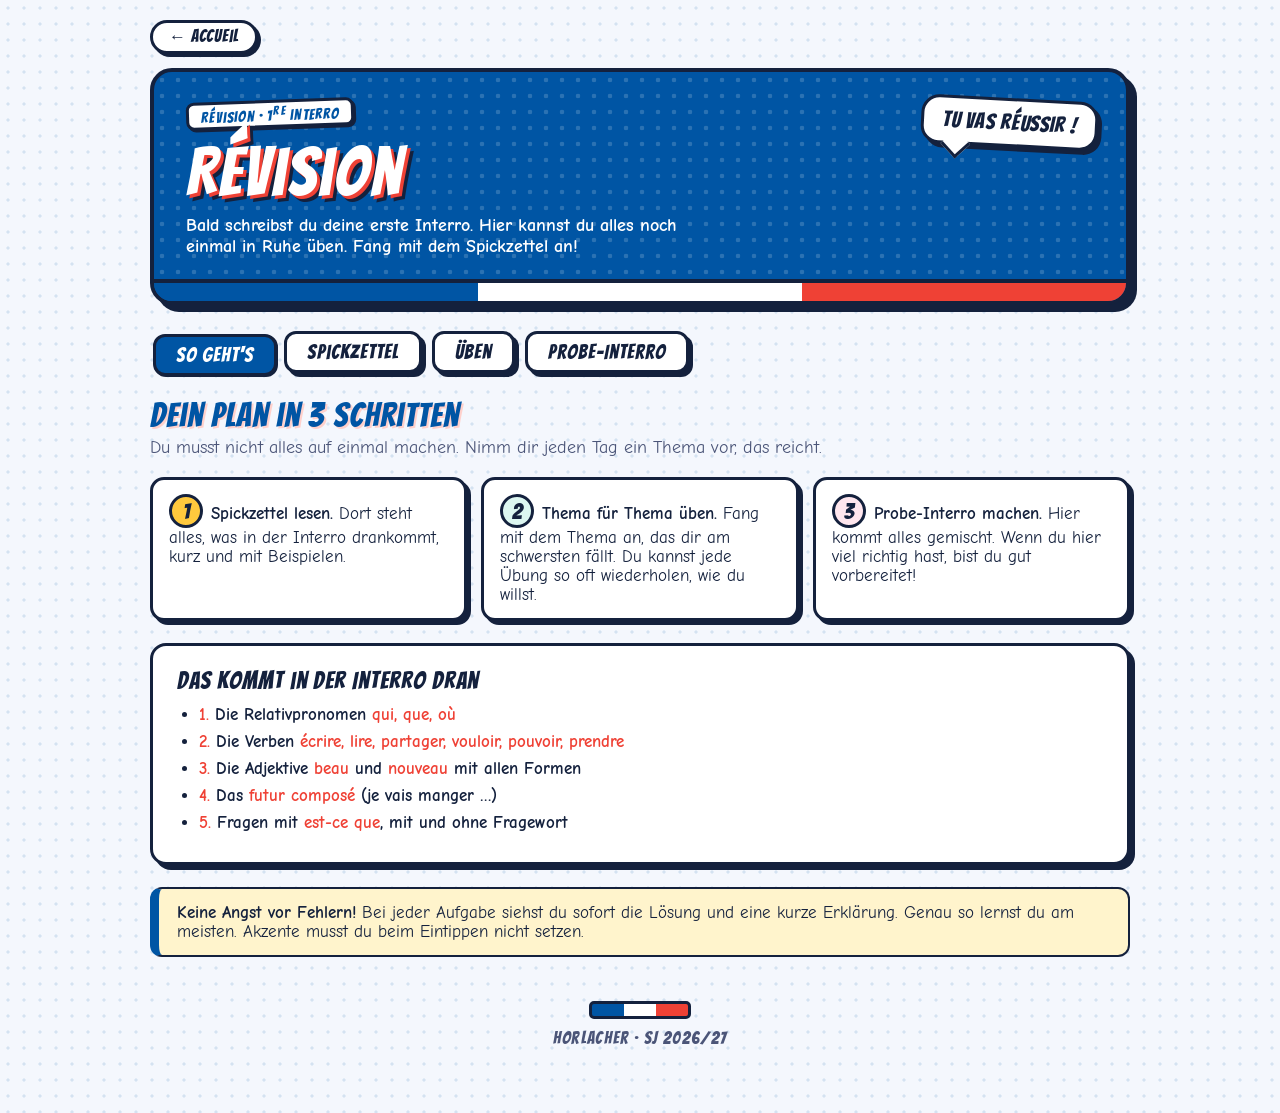
==== interro1.html @ 6f52d53b "Add files via upload" ====
<!DOCTYPE html>
<!--
  Original author: Horlacher (7a)
  Created: 2026-11-12
  This material was created for Horlacher's own French class (7a).
  Not authorized for redistribution under a different author's name.
-->
<html lang="de">
<head>
<meta charset="UTF-8">
<meta name="viewport" content="width=device-width, initial-scale=1">
<title>Révision : 1re interro — 7a</title>
<link rel="stylesheet" href="style.css">
<style>
  .plan{ display:grid; grid-template-columns:repeat(auto-fit,minmax(200px,1fr)); gap:14px; margin:0 0 22px; }
  .plan .step{ background:#fff; border:3px solid var(--ink); border-radius:14px; padding:14px 16px; box-shadow:4px 4px 0 var(--ink); }
  .plan .step b.n{ display:inline-block; font-family:'Bangers',cursive; font-weight:400; font-size:22px; width:34px; height:34px; line-height:30px; text-align:center; border:3px solid var(--ink); border-radius:50%; margin-right:8px; background:var(--gold); }
  .plan .step:nth-child(2) b.n{ background:var(--teal-bg); }
  .plan .step:nth-child(3) b.n{ background:var(--pink-bg); }
  table.mini td.fr-cell{ font-family:'IBM Plex Mono',monospace; color:var(--ink); }
  .verb-grid{ display:grid; grid-template-columns:repeat(auto-fit,minmax(250px,1fr)); gap:16px; }
  .ex{ font-family:'IBM Plex Mono',monospace; font-weight:600; font-size:15px; background:var(--blue-bg); border-radius:8px; padding:2px 6px; }
</style>
</head>
<body>
<div class="wrap">
  <a class="home-link" href="index.html">← Accueil</a>

  <div class="hero">
    <div class="bubble">Tu vas réussir !</div>
    <div class="eyebrow">Révision · 1<sup>re</sup> interro</div>
    <h1>Révision</h1>
    <p>Bald schreibst du deine erste Interro. Hier kannst du alles noch einmal in Ruhe üben. Fang mit dem Spickzettel an!</p>
  </div>

  <nav class="tabs">
    <button class="tab-btn active" data-tab="start">So geht's</button>
    <button class="tab-btn" data-tab="spick">Spickzettel</button>
    <button class="tab-btn" data-tab="uebung">Üben</button>
    <button class="tab-btn" data-tab="probe">Probe-Interro</button>
  </nav>

  <!-- ===================== START ===================== -->
  <section class="panel active" id="start">
    <h2 class="section-head">Dein Plan in 3 Schritten</h2>
    <p class="section-lead">Du musst nicht alles auf einmal machen. Nimm dir jeden Tag ein Thema vor, das reicht.</p>

    <div class="plan">
      <div class="step"><b class="n">1</b><b>Spickzettel lesen.</b> Dort steht alles, was in der Interro drankommt, kurz und mit Beispielen.</div>
      <div class="step"><b class="n">2</b><b>Thema für Thema üben.</b> Fang mit dem Thema an, das dir am schwersten fällt. Du kannst jede Übung so oft wiederholen, wie du willst.</div>
      <div class="step"><b class="n">3</b><b>Probe-Interro machen.</b> Hier kommt alles gemischt. Wenn du hier viel richtig hast, bist du gut vorbereitet!</div>
    </div>

    <div class="card">
      <h3>Das kommt in der Interro dran</h3>
      <ul class="rules-list">
        <li><b>1.</b> Die Relativpronomen <b>qui, que, où</b></li>
        <li><b>2.</b> Die Verben <b>écrire, lire, partager, vouloir, pouvoir, prendre</b></li>
        <li><b>3.</b> Die Adjektive <b>beau</b> und <b>nouveau</b> mit allen Formen</li>
        <li><b>4.</b> Das <b>futur composé</b> (je vais manger …)</li>
        <li><b>5.</b> Fragen mit <b>est-ce que</b>, mit und ohne Fragewort</li>
      </ul>
    </div>

    <div class="rule-box"><b>Keine Angst vor Fehlern!</b> Bei jeder Aufgabe siehst du sofort die Lösung und eine kurze Erklärung. Genau so lernst du am meisten. Akzente musst du beim Eintippen nicht setzen.</div>
  </section>

  <!-- ===================== SPICKZETTEL ===================== -->
  <section class="panel" id="spick">
    <h2 class="section-head">Der Spickzettel</h2>
    <p class="section-lead">Alles Wichtige auf einen Blick. Du kannst ihn auch ausdrucken.</p>
    <div class="flip-tools">
      <div class="hint">Beim Ausdrucken wird nur der Spickzettel gedruckt.</div>
      <button class="btn-big alt" id="printSpick" type="button">Spickzettel drucken</button>
    </div>

    <div class="print-area">
      <div class="card">
        <h3 class="sheet-title">1 · qui, que, où</h3>
        <table class="mini">
          <tr><th>Wort</th><th>Wann?</th><th>Beispiel</th></tr>
          <tr><td><b>qui</b></td><td>danach kommt ein <b>Verb</b></td><td class="fr-cell">la fille <b>qui</b> chante</td></tr>
          <tr><td><b>que / qu'</b></td><td>danach kommt eine <b>Person</b> (je, tu, Paul …)</td><td class="fr-cell">le livre <b>que</b> je lis</td></tr>
          <tr><td><b>où</b></td><td>es geht um einen <b>Ort</b></td><td class="fr-cell">la ville <b>où</b> j'habite</td></tr>
        </table>
        <p class="matrix-note">Achtung: que wird vor a, e, i, o, u, h zu <b>qu'</b> (le film qu'il regarde). <b>qui</b> bleibt immer qui!</p>
      </div>

      <div class="card">
        <h3 class="sheet-title">2 · Die Verben</h3>
        <div class="verb-grid">
          <table class="mini">
            <tr><th></th><th>écrire</th><th>lire</th></tr>
            <tr><td>je / j'</td><td>écris</td><td>lis</td></tr>
            <tr><td>tu</td><td>écris</td><td>lis</td></tr>
            <tr><td>il / elle / on</td><td>écrit</td><td>lit</td></tr>
            <tr><td>nous</td><td>écri<b>v</b>ons</td><td>li<b>s</b>ons</td></tr>
            <tr><td>vous</td><td>écri<b>v</b>ez</td><td>li<b>s</b>ez</td></tr>
            <tr><td>ils / elles</td><td>écri<b>v</b>ent</td><td>li<b>s</b>ent</td></tr>
          </table>
          <table class="mini">
            <tr><th></th><th>vouloir</th><th>pouvoir</th></tr>
            <tr><td>je</td><td>veux</td><td>peux</td></tr>
            <tr><td>tu</td><td>veux</td><td>peux</td></tr>
            <tr><td>il / elle / on</td><td>veut</td><td>peut</td></tr>
            <tr><td>nous</td><td>voulons</td><td>pouvons</td></tr>
            <tr><td>vous</td><td>voulez</td><td>pouvez</td></tr>
            <tr><td>ils / elles</td><td><b>veu</b>lent</td><td><b>peu</b>vent</td></tr>
          </table>
          <table class="mini">
            <tr><th></th><th>prendre</th><th>partager</th></tr>
            <tr><td>je</td><td>prends</td><td>partage</td></tr>
            <tr><td>tu</td><td>prends</td><td>partages</td></tr>
            <tr><td>il / elle / on</td><td>prend</td><td>partage</td></tr>
            <tr><td>nous</td><td>prenons</td><td>parta<b>ge</b>ons</td></tr>
            <tr><td>vous</td><td>prenez</td><td>partagez</td></tr>
            <tr><td>ils / elles</td><td>pre<b>nn</b>ent</td><td>partagent</td></tr>
          </table>
        </div>
        <p class="matrix-note">Nach vouloir und pouvoir kommt der Infinitiv: Je <b>veux</b> jouer. Tu <b>peux</b> venir ?</p>
      </div>

      <div class="sheet-grid" style="margin-bottom:22px;">
        <div class="card">
          <h3 class="sheet-title">3 · beau und nouveau</h3>
          <table class="mini">
            <tr><th></th><th>beau</th><th>nouveau</th></tr>
            <tr><td>männlich</td><td>un beau vélo</td><td>un nouveau vélo</td></tr>
            <tr><td>männl. + Vokal</td><td>un <b>bel</b> ami</td><td>un <b>nouvel</b> ami</td></tr>
            <tr><td>weiblich</td><td>une belle robe</td><td>une nouvelle robe</td></tr>
            <tr><td>männl. Plural</td><td>de beau<b>x</b> vélos</td><td>de nouveau<b>x</b> vélos</td></tr>
            <tr><td>weibl. Plural</td><td>de belles robes</td><td>de nouvelles robes</td></tr>
          </table>
          <p class="matrix-note">beau und nouveau stehen <b>vor</b> dem Nomen.</p>
        </div>
        <div class="card">
          <h3 class="sheet-title">4 · Das futur composé</h3>
          <p><b>aller</b> + <b>Infinitiv</b> = „ich werde …“</p>
          <table class="mini">
            <tr><th></th><th>aller</th><th>+ Infinitiv</th></tr>
            <tr><td>je</td><td>vais</td><td>manger</td></tr>
            <tr><td>tu</td><td>vas</td><td>jouer</td></tr>
            <tr><td>il / elle / on</td><td>va</td><td>lire</td></tr>
            <tr><td>nous</td><td>allons</td><td>partir</td></tr>
            <tr><td>vous</td><td>allez</td><td>écrire</td></tr>
            <tr><td>ils / elles</td><td>vont</td><td>venir</td></tr>
          </table>
          <p class="matrix-note">Verneinung: ne … pas um <b>aller</b>: Je <b>ne</b> vais <b>pas</b> venir.</p>
        </div>
      </div>

      <div class="card">
        <h3 class="sheet-title">5 · Fragen mit est-ce que</h3>
        <table class="mini">
          <tr><th>Frage</th><th>Deutsch</th><th>Beispiel</th></tr>
          <tr><td><b>Est-ce que</b> …</td><td>Ja/Nein-Frage</td><td class="fr-cell">Est-ce que tu aimes le foot ?</td></tr>
          <tr><td><b>Qu'est-ce que</b> …</td><td>Was?</td><td class="fr-cell">Qu'est-ce que tu fais ?</td></tr>
          <tr><td><b>Où est-ce que</b> …</td><td>Wo? Wohin?</td><td class="fr-cell">Où est-ce que tu habites ?</td></tr>
          <tr><td><b>Quand est-ce que</b> …</td><td>Wann?</td><td class="fr-cell">Quand est-ce qu'il arrive ?</td></tr>
          <tr><td><b>Pourquoi est-ce que</b> …</td><td>Warum?</td><td class="fr-cell">Pourquoi est-ce que tu ris ?</td></tr>
          <tr><td><b>Comment est-ce que</b> …</td><td>Wie?</td><td class="fr-cell">Comment est-ce que tu vas à l'école ?</td></tr>
          <tr><td><b>À quelle heure est-ce que</b> …</td><td>Um wie viel Uhr?</td><td class="fr-cell">À quelle heure est-ce que le film commence ?</td></tr>
        </table>
        <p class="matrix-note">Vor il, elle, on wird est-ce que zu <b>est-ce qu'</b>. Danach geht der Satz ganz normal weiter: Subjekt + Verb.</p>
      </div>
    </div>
  </section>

  <!-- ===================== ÜBEN ===================== -->
  <section class="panel" id="uebung">
    <h2 class="section-head">Thema für Thema üben</h2>
    <p class="section-lead">Such dir ein Thema aus. Fang am besten mit dem an, bei dem du dich noch unsicher fühlst.</p>

    <div class="subnav-group">
      <div class="subnav">
        <button class="subnav-btn active c-a" data-target="u-rel" type="button">qui · que · où</button>
        <button class="subnav-btn c-b" data-target="u-vtab" type="button">Verben: Tabelle</button>
        <button class="subnav-btn c-c" data-target="u-vsatz" type="button">Verben im Satz</button>
        <button class="subnav-btn c-reg" data-target="u-adj" type="button">beau · nouveau</button>
        <button class="subnav-btn c-irr" data-target="u-fut" type="button">futur composé</button>
        <button class="subnav-btn c-a" data-target="u-q" type="button">est-ce que</button>
      </div>

      <div class="subpanel active" id="u-rel">
        <div class="rule-box" style="margin-top:0;"><b>Frag dich:</b> Was kommt danach? Ein Verb → <i>qui</i>. Eine Person (je, tu, il …) → <i>que</i>. Ein Ort → <i>où</i>.</div>
        <div class="quiz" data-set="rel"></div>
      </div>
      <div class="subpanel" id="u-vtab">
        <div class="rule-box" style="margin-top:0;"><b>Das übst du:</b> Alle sechs Formen eines Verbs. Tipp: Sprich die Formen beim Eintippen leise mit.</div>
        <div class="quiz" data-set="vtab"></div>
      </div>
      <div class="subpanel" id="u-vsatz">
        <div class="rule-box" style="margin-top:0;"><b>Das übst du:</b> Die richtige Verbform im Satz. Schau zuerst: Wer macht etwas?</div>
        <div class="quiz" data-set="vsatz"></div>
      </div>
      <div class="subpanel" id="u-adj">
        <div class="rule-box" style="margin-top:0;"><b>Frag dich:</b> Ist das Nomen männlich oder weiblich? Einzahl oder Mehrzahl? Fängt es mit einem Vokal an?</div>
        <div class="quiz" data-set="adj"></div>
      </div>
      <div class="subpanel" id="u-fut">
        <div class="rule-box" style="margin-top:0;"><b>Das übst du:</b> aller (vais, vas, va, allons, allez, vont) + Infinitiv.</div>
        <div class="quiz" data-set="fut"></div>
      </div>
      <div class="subpanel" id="u-q">
        <div class="rule-box" style="margin-top:0;"><b>Tipp:</b> Lies zuerst die Antwort. Sie verrät dir, welches Fragewort du brauchst.</div>
        <div class="quiz" data-set="q"></div>
      </div>
    </div>
  </section>

  <!-- ===================== PROBE ===================== -->
  <section class="panel" id="probe">
    <h2 class="section-head">Die Probe-Interro</h2>
    <p class="section-lead">Jetzt kommt alles gemischt, so wie in der echten Interro. Schau nicht in den Spickzettel. Am Ende siehst du deine Punkte.</p>
    <div class="quiz" data-set="probe"></div>
    <div class="rule-box"><b>Noch nicht so gut gelaufen?</b> Kein Problem! Schau dir die Themen mit Fehlern noch einmal im Spickzettel an und übe sie unter „Üben“. Dann versuch es nochmal mit „Neu starten“.</div>
  </section>

  <footer class="foot">Horlacher · SJ 2026/27</footer>
</div>

<script src="engine.js"></script>
<script>
document.getElementById('printSpick').addEventListener('click', ()=>{
  document.body.classList.add('printing-spick');
  const done = ()=>{ document.body.classList.remove('printing-spick'); window.removeEventListener('afterprint', done); };
  window.addEventListener('afterprint', done);
  window.print();
});

const SETS = {
  rel: [
    { t:'mc', q:"C'est la fille ______ habite à côté.", o:["qui","que","où"], c:0, e:"Danach kommt das Verb habite: qui." },
    { t:'mc', q:"Voilà le livre ______ je lis.", o:["qui","que","où"], c:1, e:"Danach kommt die Person je: que." },
    { t:'mc', q:"C'est la ville ______ j'habite.", o:["qui","que","où"], c:2, e:"Es geht um einen Ort: où." },
    { t:'mc', q:"Le garçon ______ joue au foot s'appelle Léo.", o:["qui","que","où"], c:0, e:"Danach kommt das Verb joue: qui." },
    { t:'mc', q:"C'est la BD ______ il préfère.", o:["que","qu'","qui"], c:1, e:"Danach kommt il, also ein Vokal: qu'." },
    { t:'mc', q:"Voilà le collège ______ mon frère travaille.", o:["qui","que","où"], c:2, e:"Das collège ist ein Ort: où." },
    { t:'fill', q:"J'ai une copine ______ aime la musique.", a:["qui"], e:"Danach kommt das Verb aime: qui." },
    { t:'fill', q:"C'est le film ______ tu regardes ?", a:["que"], e:"Danach kommt die Person tu: que." },
    { t:'fill', q:"Paris est la ville ______ nous allons cet été.", a:["où","ou"], e:"Paris ist ein Ort: où." },
    { t:'fill', q:"Le chien ______ elle a s'appelle Max.", a:["qu'","qu"], e:"Danach kommt elle, also ein Vokal: qu'." },
    { t:'fill', q:"Le prof ______ est sympa, c'est M. Martin.", a:["qui"], e:"Danach kommt das Verb est: qui." },
    { t:'puz', de:"Das ist das Buch, das ich lese.", w:["C'est","le","livre","que","je","lis"] }
  ],
  vtab: [
    { t:'gap', q:"<b>écrire:</b> j'___ · tu ___ · il ___ · nous ___ · vous ___ · ils ___", g:[["écris"],["écris"],["écrit"],["écrivons"],["écrivez"],["écrivent"]], e:"Im Plural kommt ein v dazu: écrivons, écrivez, écrivent." },
    { t:'gap', q:"<b>lire:</b> je ___ · tu ___ · elle ___ · nous ___ · vous ___ · elles ___", g:[["lis"],["lis"],["lit"],["lisons"],["lisez"],["lisent"]], e:"Im Plural kommt ein s dazu: lisons, lisez, lisent." },
    { t:'gap', q:"<b>vouloir:</b> je ___ · tu ___ · il ___ · nous ___ · vous ___ · ils ___", g:[["veux"],["veux"],["veut"],["voulons"],["voulez"],["veulent"]], e:"Achtung bei ils: veulent." },
    { t:'gap', q:"<b>pouvoir:</b> je ___ · tu ___ · on ___ · nous ___ · vous ___ · ils ___", g:[["peux"],["peux"],["peut"],["pouvons"],["pouvez"],["peuvent"]], e:"Achtung bei ils: peuvent." },
    { t:'gap', q:"<b>prendre:</b> je ___ · tu ___ · il ___ · nous ___ · vous ___ · ils ___", g:[["prends"],["prends"],["prend"],["prenons"],["prenez"],["prennent"]], e:"Achtung bei ils: prennent mit zwei n." },
    { t:'gap', q:"<b>partager:</b> je ___ · tu ___ · elle ___ · nous ___ · vous ___ · elles ___", g:[["partage"],["partages"],["partage"],["partageons"],["partagez"],["partagent"]], e:"Bei nous bleibt das e: partageons." }
  ],
  vsatz: [
    { t:'mc', q:"Nous ______ une lettre à Paul. (écrire)", o:["écrivons","écrisons","écrivez"], c:0, e:"nous écrivons, mit v." },
    { t:'mc', q:"Ils ______ une BD. (lire)", o:["lisent","lient","lit"], c:0, e:"ils lisent, mit s." },
    { t:'mc', q:"Tu ______ venir avec moi ? (vouloir)", o:["veux","veut","voulez"], c:0, e:"tu veux, mit x." },
    { t:'mc', q:"Elles ne ______ pas venir. (pouvoir)", o:["peuvent","pouvent","peut"], c:0, e:"elles peuvent." },
    { t:'mc', q:"Vous ______ le bus ? (prendre)", o:["prenez","prendez","prennez"], c:0, e:"vous prenez, ohne d und mit einem n." },
    { t:'mc', q:"Nous ______ une pizza. (partager)", o:["partageons","partagons","partagez"], c:0, e:"nous partageons: das e bleibt." },
    { t:'fill', q:"Elle ______ un SMS à sa copine. (écrire)", a:["écrit","ecrit"], e:"il/elle écrit, mit t." },
    { t:'fill', q:"Je ______ un jus d'orange. (prendre)", a:["prends"], e:"je prends, mit s." },
    { t:'fill', q:"Ils ______ jouer au foot. (vouloir)", a:["veulent"], e:"ils veulent." },
    { t:'fill', q:"On ______ aller au cinéma. (pouvoir)", a:["peut"], e:"on peut, wie il und elle." },
    { t:'fill', q:"Vous ______ beaucoup de livres ! (lire)", a:["lisez"], e:"vous lisez." },
    { t:'fill', q:"Mes parents ______ un taxi. (prendre)", a:["prennent"], e:"Mes parents = ils, also prennent." }
  ],
  adj: [
    { t:'mc', q:"C'est un ______ vélo.", o:["beau","bel","belle"], c:0, e:"vélo ist männlich und fängt mit v an: beau." },
    { t:'mc', q:"C'est un ______ ami.", o:["beau","bel","belle"], c:1, e:"ami ist männlich und fängt mit Vokal an: bel." },
    { t:'mc', q:"Elle a une ______ maison.", o:["beau","bel","belle"], c:2, e:"maison ist weiblich: belle." },
    { t:'mc', q:"J'ai un ______ ordinateur.", o:["nouveau","nouvel","nouvelle"], c:1, e:"ordinateur ist männlich und fängt mit Vokal an: nouvel." },
    { t:'mc', q:"Regarde les ______ vélos !", o:["nouveaux","nouveau","nouvelles"], c:0, e:"männlich Plural: nouveaux mit x." },
    { t:'mc', q:"Ce sont de ______ photos.", o:["beaux","belles","bels"], c:1, e:"photo ist weiblich, Plural: belles." },
    { t:'fill', q:"C'est une ______ copine. (nouveau)", a:["nouvelle"], e:"copine ist weiblich: nouvelle." },
    { t:'fill', q:"Il y a un ______ élève dans la classe. (nouveau)", a:["nouvel"], e:"élève (Junge) fängt mit Vokal an: nouvel." },
    { t:'fill', q:"Il a de ______ yeux. (beau)", a:["beaux"], e:"yeux ist männlich Plural: beaux." },
    { t:'fill', q:"Voilà mon ______ T-shirt. (nouveau)", a:["nouveau"], e:"T-shirt ist männlich und fängt mit T an: nouveau." },
    { t:'fill', q:"Paris est une ______ ville. (beau)", a:["belle"], e:"ville ist weiblich: belle." },
    { t:'fill', q:"Nous avons de ______ chaussures. (nouveau)", a:["nouvelles"], e:"chaussure ist weiblich, Plural: nouvelles." }
  ],
  fut: [
    { t:'mc', q:"Demain, je ______ au cinéma.", o:["vais aller","va aller","vais allé"], c:0, e:"je vais + Infinitiv aller." },
    { t:'mc', q:"Ce soir, nous ______ un film.", o:["allons regarder","allons regardons","allez regarder"], c:0, e:"nous allons + Infinitiv regarder." },
    { t:'mc', q:"Ils ______ leurs devoirs.", o:["vont faire","va faire","vont font"], c:0, e:"ils vont + Infinitiv faire." },
    { t:'mc', q:"Wie heißt die Verneinung? „Je vais partir.“", o:["Je ne vais pas partir.","Je vais ne pas partir.","Je ne vais partir pas."], c:0, e:"ne … pas steht um vais." },
    { t:'fill', q:"Tu ______ manger chez Paul ? (aller)", a:["vas"], e:"tu vas." },
    { t:'fill', q:"Elle ______ écrire une lettre. (aller)", a:["va"], e:"elle va." },
    { t:'fill', q:"Vous ______ prendre le train ? (aller)", a:["allez"], e:"vous allez." },
    { t:'gap', q:"Samedi, mes copains ___ ___ au foot. (jouer)", g:[["vont"],["jouer"]], e:"mes copains = ils: vont jouer." },
    { t:'gap', q:"Demain, nous ___ ___ nos grands-parents. (voir)", g:[["allons"],["voir"]], e:"nous allons voir." },
    { t:'puz', de:"Ich werde morgen ein Buch lesen.", w:["Je","vais","lire","un","livre","demain"] },
    { t:'puz', de:"Wir werden nicht ins Schwimmbad gehen.", w:["Nous","n'allons","pas","aller","à","la","piscine"] }
  ],
  q: [
    { t:'mc', q:"______ tu habites ? – À Dresde.", o:["Où est-ce que","Qu'est-ce que","Est-ce que"], c:0, e:"Die Antwort ist ein Ort: Où est-ce que." },
    { t:'mc', q:"______ tu fais ce soir ? – Je lis.", o:["Qu'est-ce que","Où est-ce que","Est-ce que"], c:0, e:"Die Antwort sagt, was man macht: Qu'est-ce que." },
    { t:'mc', q:"______ tu aimes le foot ? – Oui, beaucoup !", o:["Est-ce que","Qu'est-ce que","Où est-ce que"], c:0, e:"Antwort Oui/Non: Est-ce que." },
    { t:'mc', q:"______ elle arrive ? – Demain matin.", o:["Quand est-ce qu'","Où est-ce qu'","Qu'est-ce qu'"], c:0, e:"Die Antwort ist eine Zeit: Quand est-ce qu'." },
    { t:'mc', q:"______ tu es triste ? – Parce que mon chat est malade.", o:["Pourquoi est-ce que","Comment est-ce que","Quand est-ce que"], c:0, e:"Die Antwort beginnt mit parce que: Pourquoi est-ce que." },
    { t:'mc', q:"______ tu vas à l'école ? – À vélo.", o:["Comment est-ce que","Pourquoi est-ce que","Où est-ce que"], c:0, e:"Wie? Comment est-ce que." },
    { t:'mc', q:"______ il a un chien ? – Non, un chat.", o:["Est-ce qu'","Est-ce que","Qu'est-ce qu'"], c:0, e:"Ja/Nein-Frage, vor il: Est-ce qu'." },
    { t:'fill', q:"______ est-ce que le cours commence ? – À huit heures.", a:["À quelle heure","a quelle heure"], e:"Um wie viel Uhr? À quelle heure." },
    { t:'fill', q:"______ tu veux manger ? – Une pizza ! (Was?)", a:["Qu'est-ce que","qu est-ce que","qu'est ce que"], e:"Was? Qu'est-ce que." },
    { t:'fill', q:"______ vous allez en vacances ? – En France. (Wohin?)", a:["Où est-ce que","ou est-ce que","où est ce que"], e:"Wohin? Où est-ce que." },
    { t:'puz', de:"Wo wohnst du?", w:["Où","est-ce","que","tu","habites","?"] },
    { t:'puz', de:"Was liest du?", w:["Qu'est-ce","que","tu","lis","?"] }
  ],
  probe: [
    { t:'mc', q:"Voilà le garçon ______ je préfère.", o:["que","qui","où"], c:0, e:"Danach kommt je: que." },
    { t:'mc', q:"C'est le parc ______ nous jouons.", o:["où","qui","que"], c:0, e:"Ort: où." },
    { t:'fill', q:"J'ai une sœur ______ chante bien.", a:["qui"], e:"Danach kommt ein Verb: qui." },
    { t:'fill', q:"Nous ______ des romans. (lire)", a:["lisons"], e:"nous lisons." },
    { t:'fill', q:"Ils ______ le métro. (prendre)", a:["prennent"], e:"ils prennent." },
    { t:'fill', q:"Tu ______ m'aider ? (pouvoir)", a:["peux"], e:"tu peux." },
    { t:'fill', q:"Vous ______ un e-mail. (écrire)", a:["écrivez","ecrivez"], e:"vous écrivez." },
    { t:'mc', q:"Nous ______ nos BD. (partager)", o:["partageons","partagons","partagent"], c:0, e:"nous partageons." },
    { t:'mc', q:"C'est un ______ hôtel.", o:["bel","beau","belle"], c:0, e:"männlich + h am Anfang: bel." },
    { t:'fill', q:"J'ai une ______ trousse. (nouveau)", a:["nouvelle"], e:"weiblich: nouvelle." },
    { t:'fill', q:"Ce sont de ______ livres. (beau)", a:["beaux"], e:"männlich Plural: beaux." },
    { t:'gap', q:"Demain, je ___ ___ mes devoirs. (faire)", g:[["vais"],["faire"]], e:"je vais faire." },
    { t:'mc', q:"Verneine: „Elle va venir.“", o:["Elle ne va pas venir.","Elle va ne pas venir.","Elle ne va venir pas."], c:0, e:"ne … pas um va." },
    { t:'mc', q:"______ tu rentres ? – À six heures.", o:["À quelle heure est-ce que","Où est-ce que","Qu'est-ce que"], c:0, e:"Uhrzeit: À quelle heure est-ce que." },
    { t:'puz', de:"Was willst du machen?", w:["Qu'est-ce","que","tu","veux","faire","?"] }
  ]
};
document.querySelectorAll('.quiz').forEach(el=>mountQuiz(el, SETS[el.dataset.set], {manual:true}));
</script>
</body>
</html>
---- style.css ----
/* Original author: Horlacher (7a) — gemeinsames Design für alle Seiten (Français 7a).
   Not authorized for redistribution under a different author's name. */
@import url('https://fonts.googleapis.com/css2?family=Bangers&family=Comic+Neue:wght@400;700&family=IBM+Plex+Mono:wght@500;600;700&display=swap');

:root{
  --bleu:#0055A4; --rouge:#EF4135; --blanc:#FFFFFF;
  --purple:#7C5CFC;  --purple-bg:#EEE9FF;
  --orange:#FF8A3D;  --orange-bg:#FFEBD9;
  --pink:#FF5C8A;    --pink-bg:#FFE6EE;
  --blue:#0055A4;    --blue-bg:#E1EEFF;
  --teal:#14A38B;    --teal-bg:#DDF7F1;
  --gold:#FFC93D;    --gold-bg:#FFF4CC;
  --red:#EF4135;     --red-bg:#FFE4E1;
  --ink:#14213D;
  --ink-soft:#4B5578;
  --bg:#F4F7FD;
  --card:#FFFFFF;
  --line:#D5DCEF;
}

*{box-sizing:border-box;}
html,body{margin:0;padding:0;}
body{
  background-color:var(--bg);
  background-image:radial-gradient(rgba(0,85,164,0.13) 1.4px, transparent 1.8px);
  background-size:16px 16px;
  font-family:'Comic Neue','Comic Sans MS','Chalkboard SE',sans-serif;
  font-size:17px;
  color:var(--ink);
  min-height:100vh;
  padding:20px 14px 60px;
}
.wrap{ max-width:980px; margin:0 auto; }
u{ text-decoration-color:var(--rouge); text-decoration-thickness:3px; text-underline-offset:3px; }

.home-link{
  display:inline-block;
  font-family:'Bangers',cursive;
  letter-spacing:.05em;
  font-size:17px;
  color:var(--ink);
  background:#fff;
  border:3px solid var(--ink);
  border-radius:999px;
  padding:4px 16px;
  text-decoration:none;
  box-shadow:3px 3px 0 var(--ink);
  margin-bottom:14px;
  transition:all .12s ease;
}
.home-link:hover{ transform:translate(-1px,-1px); box-shadow:5px 5px 0 var(--ink); background:var(--gold-bg); }

/* ===== HERO ===== */
.hero{
  background:var(--bleu);
  border:4px solid var(--ink);
  border-radius:22px;
  padding:28px 32px 44px;
  color:#fff;
  position:relative;
  overflow:hidden;
  box-shadow:7px 7px 0 var(--ink);
}
.hero::before{
  content:""; position:absolute; inset:0;
  background-image:radial-gradient(rgba(255,255,255,0.17) 2px, transparent 2.6px);
  background-size:16px 16px;
  pointer-events:none;
}
.hero::after{
  content:""; position:absolute; left:0; right:0; bottom:0; height:18px;
  border-top:4px solid var(--ink);
  background:linear-gradient(90deg,var(--bleu) 0 33.33%,#fff 33.33% 66.66%,var(--rouge) 66.66% 100%);
}
.hero > *{ position:relative; z-index:1; }
.hero .eyebrow{
  display:inline-block;
  font-family:'Bangers',cursive;
  font-size:15px;
  letter-spacing:.08em;
  background:#fff;
  color:var(--bleu);
  border:3px solid var(--ink);
  border-radius:8px;
  padding:1px 12px;
  transform:rotate(-2deg);
  box-shadow:2px 2px 0 var(--ink);
}
.hero h1{
  font-family:'Bangers',cursive;
  font-weight:400;
  font-size:clamp(40px,8vw,68px);
  letter-spacing:.03em;
  line-height:1.02;
  margin:10px 0 8px;
  color:#fff;
  text-shadow:3px 3px 0 var(--rouge), 6px 6px 0 var(--ink);
}
.hero p{ margin:0; font-size:18px; font-weight:700; max-width:520px; }
.bubble{
  position:absolute !important;
  right:28px; top:26px;
  background:#fff;
  color:var(--ink);
  border:3px solid var(--ink);
  border-radius:18px;
  padding:10px 18px;
  font-family:'Bangers',cursive;
  font-size:22px;
  letter-spacing:.04em;
  transform:rotate(3deg);
  box-shadow:4px 4px 0 var(--ink);
  z-index:2;
}
.bubble::after{
  content:""; position:absolute; left:22px; bottom:-13px;
  width:18px; height:18px; background:#fff;
  border-right:3px solid var(--ink); border-bottom:3px solid var(--ink);
  transform:rotate(45deg);
}
@media(max-width:760px){ .bubble{ display:none; } .hero{ padding:24px 22px 40px; } }

/* ===== TABS ===== */
nav.tabs{ display:flex; gap:10px; margin:26px 0 24px; flex-wrap:wrap; }
nav.tabs button{
  font-family:'Bangers',cursive;
  font-size:20px;
  letter-spacing:.05em;
  background:#fff;
  border:3px solid var(--ink);
  border-radius:12px;
  padding:7px 20px;
  cursor:pointer;
  color:var(--ink);
  box-shadow:4px 4px 0 var(--ink);
  transition:all .12s ease;
}
nav.tabs button:hover{ transform:translate(-1px,-1px); box-shadow:6px 6px 0 var(--ink); background:var(--gold-bg); }
nav.tabs button.active{ background:var(--bleu); color:#fff; transform:translate(3px,3px); box-shadow:1px 1px 0 var(--ink); }
nav.tabs button:focus-visible{ outline:4px solid var(--gold); outline-offset:2px; }

.panel{ display:none; animation:pop .25s ease; }
.panel.active{ display:block; }
@keyframes pop{ from{opacity:0; transform:translateY(8px);} to{opacity:1; transform:translateY(0);} }

h2.section-head{
  font-family:'Bangers',cursive;
  font-weight:400;
  font-size:34px;
  letter-spacing:.03em;
  color:var(--bleu);
  margin:0 0 4px;
  text-shadow:2px 2px 0 #FFD1CC;
}
p.section-lead{ margin:0 0 20px; color:var(--ink-soft); font-size:17.5px; max-width:700px; }

/* ===== Subnav ===== */
.subnav{ display:flex; gap:10px; margin-bottom:22px; flex-wrap:wrap; }
.subnav-btn{
  font-family:'Bangers',cursive;
  font-size:18px;
  letter-spacing:.05em;
  border:3px solid var(--ink);
  background:#fff;
  border-radius:999px;
  padding:6px 20px;
  cursor:pointer;
  color:var(--ink);
  box-shadow:3px 3px 0 var(--ink);
  transition:all .12s ease;
}
.subnav-btn:hover{ transform:translate(-1px,-1px); box-shadow:5px 5px 0 var(--ink); background:var(--gold-bg); }
.subnav-btn.active{ transform:translate(2px,2px); box-shadow:1px 1px 0 var(--ink); color:#fff; }
.subnav-btn.active.c-reg{ background:var(--teal); }
.subnav-btn.active.c-irr{ background:var(--orange); }
.subnav-btn.active.c-a{ background:var(--purple); }
.subnav-btn.active.c-b{ background:var(--bleu); }
.subnav-btn.active.c-c{ background:var(--rouge); }
.subpanel{ display:none; }
.subpanel.active{ display:block; animation:pop .22s ease; }

/* ===== Cards ===== */
.card{
  background:var(--card);
  border:3px solid var(--ink);
  border-radius:16px;
  padding:22px 24px;
  margin-bottom:22px;
  box-shadow:5px 5px 0 var(--ink);
}
.card h3{
  margin:0 0 12px;
  font-family:'Bangers',cursive;
  font-weight:400;
  font-size:24px;
  letter-spacing:.04em;
  color:var(--ink);
  display:flex; align-items:center; gap:10px; flex-wrap:wrap;
}
.card h3 .tag{
  font-family:'Bangers',cursive;
  font-size:14px;
  letter-spacing:.06em;
  background:var(--rouge);
  color:#fff;
  padding:1px 10px;
  border:2px solid var(--ink);
  border-radius:8px;
  transform:rotate(-2deg);
}

.rule-box{
  background:var(--gold-bg);
  border:2px solid var(--ink);
  border-left:9px solid var(--bleu);
  padding:14px 18px;
  border-radius:12px;
  font-size:17px;
  margin:8px 0 14px;
}
.rule-box b{ color:var(--ink); }
.rule-box small{ display:block; margin-top:6px; font-size:15px; color:var(--ink-soft); }
.end{ color:var(--bleu); font-weight:700; }
.stem{ color:var(--rouge); font-weight:700; }

table.conj{ width:100%; border-collapse:collapse; font-family:'IBM Plex Mono',monospace; font-size:15px; margin-top:6px; }
table.conj th{ text-align:left; color:var(--bleu); font-weight:700; padding:7px 8px; border-bottom:3px solid var(--ink); }
table.conj td{ padding:7px 8px; border-bottom:2px dashed var(--line); }
table.conj tr:last-child td{ border-bottom:none; }

/* ===== Flashcards ===== */
.flash-grid{ display:grid; grid-template-columns:repeat(auto-fit,minmax(160px,1fr)); gap:14px; margin-top:6px; }
.flash{
  background:var(--orange-bg);
  border:3px solid var(--ink);
  border-radius:14px;
  padding:14px;
  cursor:pointer;
  box-shadow:4px 4px 0 var(--ink);
  transition:all .12s ease;
  min-height:84px;
}
.flash:hover{ transform:translate(-1px,-1px); box-shadow:6px 6px 0 var(--ink); }
.flash.open{ background:#fff; }
.flash .inf{ font-family:'Bangers',cursive; letter-spacing:.05em; color:var(--rouge); font-size:26px; }
.flash .hint{ font-size:14px; color:var(--ink-soft); margin-top:2px; }
.flash .conjlist{ display:none; font-family:'IBM Plex Mono',monospace; font-size:12.5px; margin-top:8px; line-height:1.6; color:var(--ink); }
.flash.open .conjlist{ display:block; }
.flash.open .hint{ display:none; }

/* ===== Kategorie-Karten ===== */
.cat-grid{ display:grid; grid-template-columns:repeat(auto-fit,minmax(280px,1fr)); gap:18px; margin-bottom:26px; }
.cat-card{ border:3px solid var(--ink); border-radius:16px; padding:18px 20px; box-shadow:5px 5px 0 var(--ink); }
.cat-card .num{
  font-family:'Bangers',cursive;
  letter-spacing:.06em;
  font-size:14px;
  display:inline-block;
  padding:1px 10px;
  border:2px solid var(--ink);
  border-radius:8px;
  background:#fff;
  margin-bottom:8px;
  transform:rotate(-2deg);
}
.cat-card h4{ font-family:'Bangers',cursive; font-weight:400; letter-spacing:.04em; font-size:25px; margin:0 0 10px; display:flex; align-items:center; gap:6px; }
.cat-card .chips{ display:flex; flex-wrap:wrap; gap:7px; margin-bottom:12px; }
.cat-card .chip{
  font-family:'IBM Plex Mono',monospace;
  font-size:12.5px; font-weight:600;
  background:#fff;
  border:2px solid var(--ink);
  padding:3px 10px;
  border-radius:999px;
}
.cat-card .example{ font-size:15.5px; background:#fff; border:2px dashed var(--ink); border-radius:10px; padding:8px 12px; margin-top:8px; }
.cat-card .example:first-of-type{ margin-top:0; }
.cat-card .example .fr{ font-weight:700; display:block; }
.cat-card .example .de{ color:var(--ink-soft); font-style:italic; }
.cat-card p.note{ font-size:15px; margin:10px 0 0; color:var(--ink); }

.cat-1{ background:var(--purple-bg); } .cat-1 .num{ color:var(--purple); }
.cat-2{ background:var(--orange-bg); } .cat-2 .num{ color:#C75A0E; }
.cat-3{ background:var(--pink-bg); }   .cat-3 .num{ color:#D12B5E; }
.cat-4{ background:var(--blue-bg); }   .cat-4 .num{ color:var(--bleu); }
.cat-5{ background:var(--teal-bg); }   .cat-5 .num{ color:#0C7C69; }
.cat-6{ background:var(--gold-bg); }   .cat-6 .num{ color:#9A6B00; }

/* ===== STOPP-Block ===== */
.stop-block{ background:var(--red-bg); border:4px dashed var(--rouge); border-radius:18px; padding:20px 24px; margin-top:8px; }
.stop-block h3{ font-family:'Bangers',cursive; font-weight:400; letter-spacing:.04em; color:var(--rouge); font-size:30px; margin:0 0 10px; text-shadow:2px 2px 0 #fff; }
.stop-list{ display:grid; grid-template-columns:repeat(auto-fit,minmax(220px,1fr)); gap:12px; margin:12px 0; }
.stop-item{ background:#fff; border:2px solid var(--ink); border-radius:12px; padding:10px 14px; font-size:15.5px; }
.stop-item b{ color:var(--rouge); display:block; font-family:'IBM Plex Mono',monospace; font-size:14px; margin-bottom:3px; }
.stop-note{ font-size:15.5px; color:var(--ink); background:#fff; border:2px solid var(--ink); border-radius:10px; padding:10px 14px; margin-top:8px; }

/* ===== Quiz ===== */
.quiz-progress{ font-family:'IBM Plex Mono',monospace; font-weight:700; font-size:13.5px; color:var(--ink-soft); margin-bottom:14px; }
.q{ background:var(--card); border:3px solid var(--ink); border-radius:16px; padding:18px 22px; margin-bottom:18px; box-shadow:5px 5px 0 var(--ink); }
.q .prompt{ font-size:18px; margin-bottom:14px; }
.q .prompt .fr{ font-weight:700; }
.q .prompt .de{ color:var(--ink-soft); font-style:italic; }
.q .opts{ display:flex; flex-wrap:wrap; gap:10px; }
.q .opt{
  font-family:'IBM Plex Mono',monospace;
  font-weight:700; font-size:14.5px;
  padding:8px 16px;
  border:3px solid var(--ink);
  border-radius:999px;
  background:#fff;
  cursor:pointer;
  color:var(--ink);
  box-shadow:3px 3px 0 var(--ink);
  transition:all .1s ease;
}
.q .opt:hover:not(:disabled){ background:var(--gold-bg); transform:translate(-1px,-1px); box-shadow:4px 4px 0 var(--ink); }
.q .opt.correct{ background:var(--teal); color:#fff; }
.q .opt.wrong{ background:var(--rouge); color:#fff; }
.q .opt:disabled{ cursor:default; }
.q .feedback{ margin-top:12px; font-size:16px; color:var(--ink-soft); min-height:20px; font-weight:700; }

.q .input-row{ display:flex; gap:10px; flex-wrap:wrap; align-items:center; }
.q input[type=text]{
  font-family:'IBM Plex Mono',monospace;
  font-weight:600; font-size:15px;
  padding:9px 14px;
  border:3px solid var(--ink);
  border-radius:12px;
  flex:1; min-width:200px;
  background:#fff;
  color:var(--ink);
}
.q input[type=text]:focus{ outline:4px solid var(--gold); outline-offset:1px; }
.q .btn{
  font-family:'Bangers',cursive;
  letter-spacing:.05em;
  font-size:18px;
  background:var(--bleu);
  color:#fff;
  border:3px solid var(--ink);
  border-radius:999px;
  padding:6px 20px;
  cursor:pointer;
  box-shadow:3px 3px 0 var(--ink);
  transition:all .1s ease;
}
.q .btn:hover:not(:disabled){ transform:translate(-1px,-1px); box-shadow:4px 4px 0 var(--ink); }
.q .btn:disabled{ opacity:.55; cursor:default; }
.q .btn.secondary{ background:var(--ink); }
.q .answer-box{ margin-top:12px; font-size:16px; background:var(--gold-bg); border:2px solid var(--ink); border-left:9px solid var(--gold); padding:10px 14px; border-radius:10px; display:none; }
.q .answer-box.show{ display:block; }

.score-bar{
  display:flex; justify-content:space-between; align-items:center;
  background:var(--bleu); color:#fff;
  border:3px solid var(--ink);
  border-radius:14px;
  padding:10px 22px;
  margin-top:6px;
  font-family:'Bangers',cursive;
  letter-spacing:.05em;
  font-size:23px;
  flex-wrap:wrap; gap:10px;
  box-shadow:5px 5px 0 var(--ink);
}
.score-bar button{
  font-family:'Bangers',cursive; letter-spacing:.05em; font-size:17px;
  background:var(--gold); color:var(--ink);
  border:3px solid var(--ink); border-radius:999px;
  padding:4px 18px; cursor:pointer; box-shadow:2px 2px 0 var(--ink);
}
.score-bar button:hover{ background:#fff; }

/* ===== Kreativ (Subjonctif) ===== */
.impulse-list{ margin:0; padding-left:22px; font-size:16.5px; color:var(--ink-soft); }
.impulse-list li{ margin-bottom:7px; }
.impulse-list b{ color:var(--ink); }

.chip-btn{
  background:var(--bleu); color:#fff;
  font-family:'IBM Plex Mono',monospace; font-size:12.5px; font-weight:700;
  padding:5px 12px; border-radius:999px;
  border:2px solid var(--ink); cursor:pointer;
  box-shadow:2px 2px 0 var(--ink);
  transition:all .1s ease;
}
.chip-btn:hover{ background:var(--rouge); transform:translate(-1px,-1px); }
.chip-group{ margin-bottom:14px; }
.chip-group .cat-label{ font-family:'Bangers',cursive; letter-spacing:.06em; font-size:16px; color:var(--rouge); display:block; margin-bottom:6px; }
.chip-group .chips{ display:flex; flex-wrap:wrap; gap:8px; }

.write-area textarea{
  width:100%; min-height:220px;
  font-family:'Comic Neue','Comic Sans MS',sans-serif;
  font-size:17px; font-weight:700; line-height:1.6;
  padding:16px 18px;
  border:3px solid var(--ink);
  border-radius:14px;
  background:#fff; color:var(--ink);
  resize:vertical;
}
.write-area textarea:focus{ outline:4px solid var(--gold); outline-offset:1px; }
.word-count{ margin-top:8px; font-family:'IBM Plex Mono',monospace; font-weight:700; font-size:13.5px; color:var(--ink-soft); display:flex; justify-content:space-between; align-items:center; }
.word-count .goal-ok{ color:var(--teal); }

.checklist{ list-style:none; margin:0; padding:0; }
.checklist li{ display:flex; align-items:flex-start; gap:12px; padding:10px 0; border-bottom:2px dashed var(--line); font-size:16.5px; }
.checklist li:last-child{ border-bottom:none; }
.checklist input[type=checkbox]{ width:21px; height:21px; accent-color:var(--bleu); margin-top:2px; cursor:pointer; }
.checklist label{ cursor:pointer; }

.example-toggle{
  font-family:'Bangers',cursive; letter-spacing:.05em; font-size:18px;
  background:var(--gold); color:var(--ink);
  border:3px solid var(--ink); border-radius:999px;
  padding:5px 20px; cursor:pointer; margin-bottom:12px;
  box-shadow:3px 3px 0 var(--ink);
}
.example-toggle:hover{ background:#fff; }
.example-text{ display:none; font-size:16.5px; line-height:1.7; color:var(--ink); background:#fff; border:2px dashed var(--ink); padding:12px 16px; border-radius:12px; }
.example-text.show{ display:block; }
.example-text b{ color:var(--bleu); }

/* ===== Pronomen-Seite ===== */
.matrix-wrap{ overflow-x:auto; padding:2px 8px 10px 2px; }
table.matrix{
  border-collapse:separate; border-spacing:0;
  width:100%; min-width:680px;
  border:3px solid var(--ink); border-radius:14px; overflow:hidden;
  box-shadow:5px 5px 0 var(--ink); background:#fff;
}
table.matrix th{ font-family:'Bangers',cursive; letter-spacing:.05em; font-weight:400; font-size:20px; background:var(--ink); color:#fff; padding:8px 6px; text-align:center; }
table.matrix th:first-child{ text-align:left; padding-left:14px; }
table.matrix td{ padding:11px 6px; text-align:center; font-family:'IBM Plex Mono',monospace; font-weight:700; font-size:15px; border-top:2px solid var(--ink); }
table.matrix td.rowlabel{ text-align:left; padding-left:14px; font-family:'Bangers',cursive; font-weight:400; letter-spacing:.04em; font-size:18px; line-height:1.15; }
table.matrix td.rowlabel small{ display:block; font-family:'Comic Neue',sans-serif; font-weight:700; font-size:13px; letter-spacing:0; color:var(--ink-soft); }
table.matrix tr.r-sujet td{ background:var(--blue-bg); }
table.matrix tr.r-cod td{ background:var(--pink-bg); }
table.matrix tr.r-coi td{ background:var(--gold-bg); }
table.matrix tr.r-refl td{ background:var(--teal-bg); }
table.matrix tr.r-ton td{ background:var(--purple-bg); }
.matrix-note{ font-size:15px; color:var(--ink-soft); margin:12px 0 0; }

.pron{ background:var(--gold); border:2px solid var(--ink); border-radius:8px; padding:0 6px; font-weight:700; }

.scn-nav{ display:flex; flex-wrap:wrap; gap:10px; margin:6px 0 18px; }
.scn-btn{
  font-family:'Bangers',cursive; letter-spacing:.05em; font-size:17px;
  background:#fff; color:var(--ink);
  border:3px solid var(--ink); border-radius:999px;
  padding:4px 16px; cursor:pointer;
  box-shadow:3px 3px 0 var(--ink); transition:all .1s ease;
}
.scn-btn:hover{ background:var(--gold-bg); transform:translate(-1px,-1px); }
.scn-btn.active{ background:var(--rouge); color:#fff; transform:translate(2px,2px); box-shadow:1px 1px 0 var(--ink); }
.scn-row{ display:flex; gap:14px; align-items:center; flex-wrap:wrap; margin-bottom:16px; }
.scn-box{ flex:1; min-width:230px; background:#fff; border:3px solid var(--ink); border-radius:14px; padding:12px 16px 14px; font-size:21px; font-weight:700; box-shadow:4px 4px 0 var(--ink); }
.scn-box.after{ background:var(--blue-bg); }
.scn-box small{ display:block; font-family:'Bangers',cursive; font-weight:400; font-size:14px; letter-spacing:.07em; color:var(--ink-soft); margin-bottom:4px; }
.scn-arrow{ font-family:'Bangers',cursive; font-size:38px; color:var(--rouge); text-shadow:2px 2px 0 var(--ink); }

.train{ display:flex; gap:12px; flex-wrap:wrap; align-items:stretch; margin:14px 0 6px; }
.wagon{ flex:1; min-width:135px; border:3px solid var(--ink); border-radius:14px; padding:10px 10px 12px; box-shadow:4px 4px 0 var(--ink); text-align:center; }
.wagon .no{ font-family:'Bangers',cursive; font-size:28px; letter-spacing:.04em; line-height:1; }
.wagon .forms{ font-family:'IBM Plex Mono',monospace; font-weight:700; font-size:14.5px; margin:6px 0 4px; line-height:1.5; }
.wagon .desc{ font-size:14px; color:var(--ink-soft); font-weight:700; }
.wagon.w1{ background:var(--blue-bg); } .wagon.w2{ background:var(--pink-bg); } .wagon.w3{ background:var(--gold-bg); }
.wagon.w4{ background:var(--teal-bg); } .wagon.w5{ background:var(--purple-bg); }
.engine{ min-width:110px; display:flex; flex-direction:column; align-items:center; justify-content:center; background:var(--ink); color:#fff; border:3px solid var(--ink); border-radius:14px; padding:10px; box-shadow:4px 4px 0 var(--rouge); font-family:'Bangers',cursive; font-size:26px; letter-spacing:.05em; text-align:center; }
.engine span{ font-size:34px; line-height:1; }

.tiles{ display:flex; flex-wrap:wrap; gap:10px; margin:10px 0 14px; }
.tile{
  font-family:'Comic Neue','Comic Sans MS',sans-serif; font-weight:700; font-size:19px;
  background:#fff; color:var(--ink);
  border:3px solid var(--ink); border-radius:10px;
  padding:4px 14px; cursor:pointer;
  box-shadow:3px 3px 0 var(--ink); transition:all .1s ease;
}
.tile:hover{ background:var(--gold-bg); transform:translate(-1px,-1px); }
.tile.used{ opacity:.22; pointer-events:none; box-shadow:none; }
.tile.placed{ background:var(--gold-bg); }
.answer-line{ min-height:60px; border:3px dashed var(--bleu); border-radius:14px; padding:9px; display:flex; flex-wrap:wrap; gap:10px; background:var(--blue-bg); margin-bottom:12px; align-items:center; }
.answer-line.ok{ border-color:var(--teal); background:var(--teal-bg); border-style:solid; }
.answer-line.bad{ border-color:var(--rouge); background:var(--red-bg); border-style:solid; }
.answer-line .ph{ color:var(--ink-soft); font-size:15px; font-weight:700; padding-left:4px; }

/* ===== Startseite ===== */
.grid{ display:grid; gap:20px; margin-top:28px; }
.link-card{
  display:flex; align-items:center; gap:18px;
  background:var(--card);
  border:3px solid var(--ink);
  border-radius:18px;
  padding:18px 22px;
  text-decoration:none; color:var(--ink);
  box-shadow:6px 6px 0 var(--ink);
  transition:all .12s ease;
}
.link-card:hover{ transform:translate(-2px,-2px); box-shadow:9px 9px 0 var(--ink); }
.link-card .icon{ font-size:32px; width:64px; height:64px; border:3px solid var(--ink); border-radius:14px; display:flex; align-items:center; justify-content:center; flex-shrink:0; }
.link-card.c1 .icon{ background:var(--purple-bg); }
.link-card.c2 .icon{ background:var(--pink-bg); }
.link-card.c3 .icon{ background:var(--teal-bg); }
.link-card h3{ font-family:'Bangers',cursive; font-weight:400; letter-spacing:.04em; font-size:28px; margin:0 0 2px; }
.link-card p{ margin:0; font-size:16px; color:var(--ink-soft); font-weight:700; }
.link-card .arrow{ margin-left:auto; font-family:'Bangers',cursive; font-size:34px; color:var(--rouge); text-shadow:2px 2px 0 var(--ink); }
.link-card.soon{ border-style:dashed; box-shadow:none; opacity:.6; cursor:default; }
.link-card.soon:hover{ transform:none; box-shadow:none; }

footer.foot{
  text-align:center;
  padding:30px 0 6px;
  font-family:'Bangers',cursive;
  letter-spacing:.08em;
  font-size:17px;
  color:var(--ink-soft);
}
footer.foot::before{
  content:""; display:block; width:96px; height:12px; margin:0 auto 10px;
  border:3px solid var(--ink); border-radius:5px;
  background:linear-gradient(90deg,var(--bleu) 0 33.33%,#fff 33.33% 66.66%,var(--rouge) 66.66% 100%);
}

@media(max-width:640px){
  .card{ padding:18px 16px; }
  body{ font-size:16.5px; }
}

/* ===== Lernkarten zum Umdrehen ===== */
:root{ --peach-bg:#FFE0CC; --lime-bg:#EAF7D2; }
.flip-tools{ display:flex; flex-wrap:wrap; gap:14px; align-items:center; margin:0 0 22px; }
.flip-tools .hint{ font-size:16.5px; color:var(--ink-soft); font-weight:700; flex:1; min-width:220px; }
.btn-big{
  font-family:'Bangers',cursive; letter-spacing:.05em; font-size:18px;
  background:var(--bleu); color:#fff;
  border:3px solid var(--ink); border-radius:999px;
  padding:6px 22px; cursor:pointer;
  box-shadow:3px 3px 0 var(--ink); transition:all .1s ease;
}
.btn-big:hover{ transform:translate(-1px,-1px); box-shadow:4px 4px 0 var(--ink); }
.btn-big.alt{ background:var(--gold); color:var(--ink); }
.badge{
  align-self:flex-start;
  display:inline-block;
  font-family:'Bangers',cursive; font-size:14px; letter-spacing:.08em;
  background:var(--rouge); color:#fff;
  border:2px solid var(--ink); border-radius:8px;
  padding:1px 10px;
  transform:rotate(-2deg);
}
.badge.pro{ background:var(--bleu); }

.grp-head{
  font-family:'Bangers',cursive; font-weight:400; letter-spacing:.05em;
  font-size:27px; color:var(--ink);
  margin:30px 0 14px; padding-bottom:4px;
  border-bottom:4px solid var(--ink);
  display:flex; align-items:baseline; gap:12px; flex-wrap:wrap;
}
.grp-head:first-of-type{ margin-top:6px; }
.grp-head small{ font-family:'Comic Neue',sans-serif; font-size:16px; font-weight:700; color:var(--ink-soft); letter-spacing:0; }

.flip-grid{ display:grid; grid-template-columns:repeat(auto-fill,minmax(310px,1fr)); gap:26px; margin-bottom:10px; }
.flip{ display:grid; cursor:pointer; -webkit-tap-highlight-color:transparent; min-width:0; }
.flip:focus{ outline:none; }
.flip:focus-visible .face{ outline:4px solid var(--gold); outline-offset:3px; }
.face{
  grid-area:1/1;
  border:3px solid var(--ink); border-radius:16px;
  padding:16px 18px 14px;
  box-shadow:5px 5px 0 var(--ink);
  display:flex; flex-direction:column; gap:10px;
  min-width:0;
}
.face.front{ transform:perspective(900px) rotateY(0deg); visibility:visible; transition:transform .28s ease-out .28s, visibility 0s .28s; }
.face.back{ transform:perspective(900px) rotateY(-90deg); visibility:hidden; transition:transform .28s ease-in, visibility 0s .28s; }
.flip.open .face.front{ transform:perspective(900px) rotateY(90deg); visibility:hidden; transition:transform .28s ease-in, visibility 0s .28s; }
.flip.open .face.back{ transform:perspective(900px) rotateY(0deg); visibility:visible; transition:transform .28s ease-out .28s, visibility 0s .28s; }
.k-sujet .face{ background:var(--blue-bg); }
.k-ton .face{ background:var(--purple-bg); }
.k-cod .face{ background:var(--pink-bg); }
.k-coi .face{ background:var(--gold-bg); }
.k-refl .face{ background:var(--teal-bg); }
.k-pb .face{ background:var(--orange-bg); }
.k-pp .face{ background:var(--peach-bg); }
.k-dm .face{ background:var(--lime-bg); }

.face .ftitle{ font-family:'Bangers',cursive; font-weight:400; font-size:31px; letter-spacing:.04em; line-height:1.05; margin:0; }
.face .fname{ font-family:'IBM Plex Mono',monospace; font-size:12.5px; font-weight:700; color:var(--ink-soft); margin-top:-6px; }
.face .wozu{ font-size:17.5px; font-weight:700; margin:0; line-height:1.35; }
.face .trick{ background:#fff; border:2px solid var(--ink); border-radius:10px; padding:6px 12px; font-size:16px; font-weight:700; line-height:1.35; }
.face .trick b{ color:var(--rouge); font-family:'Bangers',cursive; font-weight:400; letter-spacing:.05em; font-size:16px; margin-right:8px; }
.face .fex{ background:#fff; border:2px dashed var(--ink); border-radius:10px; padding:8px 12px; }
.face .fex .fr{ font-weight:700; display:block; font-size:16.5px; }
.face .fex .de{ color:var(--ink-soft); font-style:italic; font-size:15px; display:block; }
.face .tap{ margin-top:auto; padding-top:4px; font-family:'Bangers',cursive; letter-spacing:.06em; font-size:15px; color:var(--ink-soft); text-align:right; }
.face .bhead{ font-family:'Bangers',cursive; font-size:24px; letter-spacing:.04em; margin:0; }
.face .bsub{ font-family:'Bangers',cursive; font-size:17px; letter-spacing:.05em; color:var(--ink-soft); margin:2px 0 -4px; }
.pairs{ display:grid; grid-template-columns:1fr 1fr; gap:8px; }
.pairs.three{ grid-template-columns:repeat(3,1fr); }
.pairs .pr{ background:#fff; border:2px solid var(--ink); border-radius:10px; padding:4px 10px 6px; min-width:0; }
.pairs .pr small{ display:block; font-size:13px; font-weight:700; color:var(--ink-soft); line-height:1.2; }
.pairs .pr b{ font-family:'IBM Plex Mono',monospace; font-size:15px; font-weight:700; color:var(--ink); overflow-wrap:anywhere; }
.prow{ background:#fff; border:2px solid var(--ink); border-radius:10px; padding:4px 10px 6px; }
.prow small{ display:block; font-size:13px; font-weight:700; color:var(--ink-soft); line-height:1.2; }
.prow span{ display:inline-block; margin-right:12px; font-family:'IBM Plex Mono',monospace; font-weight:700; font-size:13.5px; }
.rows{ display:grid; gap:6px; }
table.mini{ border-collapse:collapse; width:100%; background:#fff; border:2px solid var(--ink); font-family:'IBM Plex Mono',monospace; font-size:14px; font-weight:700; }
table.mini th{ background:var(--ink); color:#fff; font-family:'Bangers',cursive; font-weight:400; letter-spacing:.05em; font-size:15px; padding:3px 6px; text-align:center; }
table.mini td{ padding:4px 6px; border-top:2px solid var(--line); text-align:center; }
table.mini td:first-child{ text-align:left; font-family:'Comic Neue',sans-serif; color:var(--ink-soft); }

/* ===== Spickzettel ===== */
.sheet-title{ font-family:'Bangers',cursive; font-weight:400; letter-spacing:.04em; font-size:24px; margin:0 0 10px; }
table.matrix.poss{ min-width:780px; }
table.matrix.poss td{ font-size:14px; padding:9px 4px; }
table.matrix.small{ min-width:520px; }
table.matrix tr.r-poss td{ background:var(--orange-bg); }
table.matrix tr.r-dem td{ background:var(--lime-bg); }
.rules-list{ margin:0; padding-left:22px; font-size:17px; font-weight:700; }
.rules-list li{ margin-bottom:8px; }
.rules-list b{ color:var(--rouge); }
.sheet-grid{ display:grid; grid-template-columns:repeat(auto-fit,minmax(340px,1fr)); gap:22px; }
.sheet-grid .card{ margin-bottom:0; }

@media print{
  body{ background:#fff !important; background-image:none !important; }
  body.printing-spick *{ visibility:hidden !important; }
  body.printing-spick .print-area, body.printing-spick .print-area *{ visibility:visible !important; }
  body.printing-spick .print-area{ position:absolute; left:0; top:0; width:100%; }
  .card, table.matrix{ box-shadow:none !important; }
  table.matrix{ min-width:0 !important; font-size:12px; }
  .matrix-wrap{ overflow:visible; }
}

/* ===== Selbstlern-Übungen (gap / self) ===== */
.q input.gap-in{ flex:none; min-width:0; display:inline-block; padding:3px 8px; margin:2px 4px; border-radius:8px; font-size:15px; vertical-align:baseline; max-width:100%; }
.q .gap-line{ line-height:2.1; }
.q .self-sol{ margin-top:14px; background:var(--teal-bg); border:3px solid var(--ink); border-radius:14px; padding:12px 16px 14px; box-shadow:4px 4px 0 var(--ink); }
.q .self-sol[hidden]{ display:none; }
.q .sol-label{ font-family:'Bangers',cursive; letter-spacing:.07em; font-size:14px; color:var(--ink-soft); }
.q .sol-text{ font-size:19px; font-weight:700; margin:2px 0 6px; }
.q .sol-note{ font-size:15px; color:var(--ink-soft); font-weight:700; }
.q .sol-ask{ font-weight:700; }
.scn-col{ display:grid; gap:12px; margin-bottom:16px; }
.scn-col .scn-box{ min-width:0; }

@media (max-width:480px){
  table.mini{ font-size:12px; }
  table.mini th{ font-size:14px; padding:3px 3px; }
  table.mini td{ padding:4px 3px; }
}

@media (max-width:480px){
  table.mini{ font-size:12px; }
  table.mini th{ font-size:14px; padding:3px 3px; }
  table.mini td{ padding:4px 3px; }
}

@media (max-width:480px){
  table.mini{ font-size:12px; }
  table.mini th{ font-size:14px; padding:3px 3px; }
  table.mini td{ padding:4px 3px; }
}
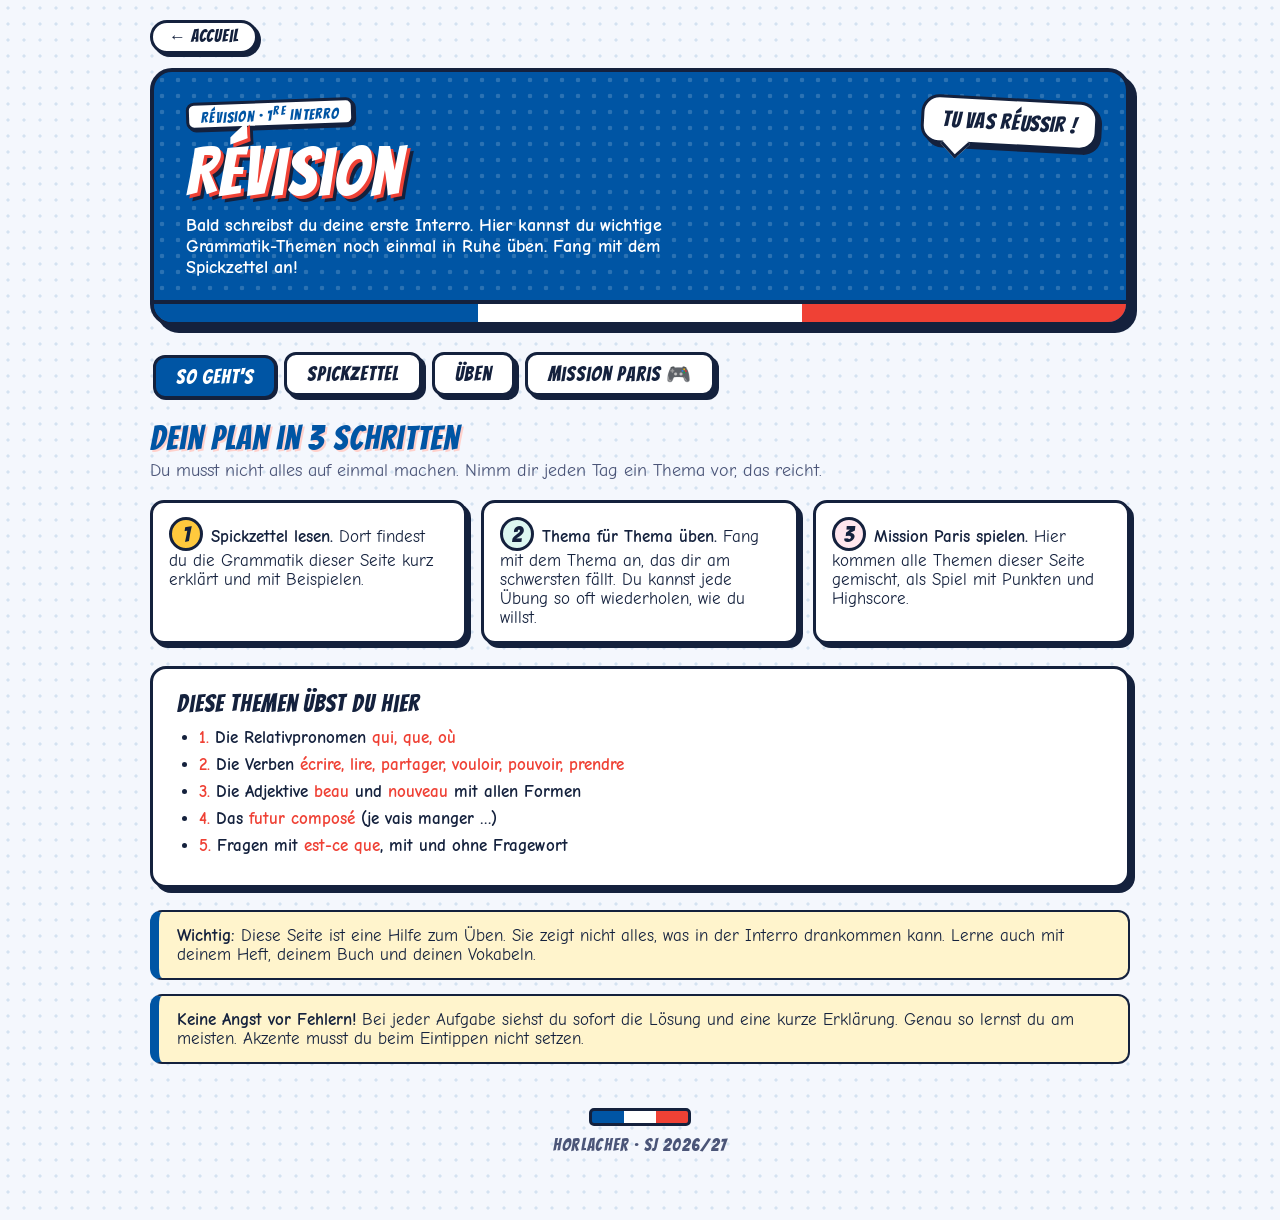
==== commit 11a2015f: "Rename interro1 (1).html to interro1.html" ====
--- a/interro1.html
+++ b/interro1.html
@@ -20,6 +20,75 @@
   table.mini td.fr-cell{ font-family:'IBM Plex Mono',monospace; color:var(--ink); }
   .verb-grid{ display:grid; grid-template-columns:repeat(auto-fit,minmax(250px,1fr)); gap:16px; }
   .ex{ font-family:'IBM Plex Mono',monospace; font-weight:600; font-size:15px; background:var(--blue-bg); border-radius:8px; padding:2px 6px; }
+  /* ===== Mission Paris (Spiel) ===== */
+  .game{ position:relative; background:linear-gradient(160deg,#1B2A55 0%,#0B1633 100%); border:4px solid var(--ink); border-radius:22px; box-shadow:7px 7px 0 var(--ink); padding:22px; color:#fff; overflow:hidden; min-height:460px; }
+  .game::before{ content:""; position:absolute; inset:0; background-image:radial-gradient(rgba(255,255,255,.10) 1.5px, transparent 2px); background-size:18px 18px; pointer-events:none; }
+  .game > *{ position:relative; }
+  .g-screen{ text-align:center; }
+  .g-screen[hidden]{ display:none; }
+  .g-title{ font-family:'Bangers',cursive; font-size:clamp(40px,8vw,64px); letter-spacing:.04em; color:var(--gold); text-shadow:3px 3px 0 var(--rouge), 6px 6px 0 #000; margin:6px 0 2px; }
+  .g-sub{ font-family:'Bangers',cursive; letter-spacing:.08em; font-size:20px; color:#C9D6FF; margin-bottom:16px; }
+  .g-rules{ list-style:none; padding:0; margin:0 auto 18px; max-width:560px; text-align:left; }
+  .g-rules li{ background:rgba(255,255,255,.08); border:2px solid rgba(255,255,255,.25); border-radius:12px; padding:9px 12px; margin-bottom:8px; font-weight:700; font-size:16px; }
+  .g-ico{ display:inline-block; width:28px; }
+  .g-best{ font-family:'Bangers',cursive; letter-spacing:.06em; font-size:19px; color:var(--gold); margin:6px 0 14px; min-height:22px; }
+  .g-btn{ font-family:'Bangers',cursive; font-size:28px; letter-spacing:.06em; background:var(--gold); color:var(--ink); border:4px solid #000; border-radius:16px; padding:8px 34px; cursor:pointer; box-shadow:5px 5px 0 #000; transition:transform .1s, box-shadow .1s; }
+  .g-btn:hover{ transform:translate(-2px,-2px); box-shadow:7px 7px 0 #000; }
+  .g-btn:active{ transform:translate(3px,3px); box-shadow:1px 1px 0 #000; }
+  .g-btn.small{ font-size:22px; padding:5px 24px; }
+  .g-hud{ display:flex; align-items:center; gap:12px; margin-bottom:14px; }
+  .g-lives{ font-size:26px; letter-spacing:2px; min-width:110px; }
+  .g-lives .lost{ filter:grayscale(1); opacity:.3; }
+  .g-combo{ flex:1; text-align:center; font-family:'Bangers',cursive; font-size:24px; letter-spacing:.06em; color:var(--orange); text-shadow:2px 2px 0 #000; }
+  .g-combo.hot{ animation:pulse .6s ease infinite alternate; }
+  @keyframes pulse{ from{transform:scale(1);} to{transform:scale(1.12);} }
+  .g-score{ font-family:'Bangers',cursive; font-size:32px; letter-spacing:.04em; background:#fff; color:var(--ink); border:3px solid #000; border-radius:12px; padding:0 14px; box-shadow:3px 3px 0 #000; }
+  .g-score small{ font-size:16px; }
+  .g-track{ display:flex; align-items:center; margin:4px 4px 18px; }
+  .g-st{ display:flex; flex-direction:column; align-items:center; font-size:12px; font-weight:700; color:#9FB0DD; width:58px; flex:none; }
+  .g-st .dot{ width:34px; height:34px; border-radius:50%; border:3px solid #9FB0DD; display:flex; align-items:center; justify-content:center; font-size:18px; background:#1B2A55; margin-bottom:3px; }
+  .g-st.done .dot{ background:var(--teal); border-color:#fff; }
+  .g-st.now .dot{ background:var(--gold); border-color:#fff; transform:scale(1.18); box-shadow:0 0 0 4px rgba(255,201,61,.35); }
+  .g-st.done, .g-st.now{ color:#fff; }
+  .g-line{ flex:1; height:6px; background:#3A4A7A; border-radius:3px; margin:0 2px 18px; overflow:hidden; }
+  .g-line i{ display:block; height:100%; width:0; background:var(--teal); transition:width .4s; }
+  .g-qcard{ background:#fff; color:var(--ink); border:4px solid #000; border-radius:18px; padding:18px 20px; box-shadow:5px 5px 0 #000; }
+  .g-qnum{ font-family:'Bangers',cursive; letter-spacing:.06em; font-size:17px; color:var(--ink-soft); }
+  .g-timer{ height:12px; background:#E7EBF7; border:2px solid var(--ink); border-radius:8px; overflow:hidden; margin:6px 0 14px; }
+  .g-timer-fill{ height:100%; width:100%; background:linear-gradient(90deg,var(--rouge),var(--gold),var(--teal)); background-size:300% 100%; background-position:100% 0; }
+  .g-q{ font-family:'IBM Plex Mono',monospace; font-weight:700; font-size:clamp(17px,3.4vw,21px); margin-bottom:14px; line-height:1.4; }
+  .g-opts{ display:grid; grid-template-columns:repeat(auto-fit,minmax(170px,1fr)); gap:10px; }
+  .g-opt{ font-family:'IBM Plex Mono',monospace; font-weight:700; font-size:17px; background:var(--blue-bg); color:var(--ink); border:3px solid var(--ink); border-radius:12px; padding:12px 10px; cursor:pointer; box-shadow:3px 3px 0 var(--ink); transition:transform .08s; }
+  .g-opt:hover:not(:disabled){ transform:translate(-1px,-1px); background:var(--gold-bg); }
+  .g-opt:disabled{ cursor:default; }
+  .g-opt.ok{ background:var(--teal); color:#fff; }
+  .g-opt.no{ background:var(--rouge); color:#fff; animation:shake .35s; }
+  @keyframes shake{ 0%,100%{transform:translateX(0);} 25%{transform:translateX(-6px);} 75%{transform:translateX(6px);} }
+  .g-fb{ margin-top:14px; font-weight:700; font-size:16px; padding:10px 12px; border-radius:10px; border:2px solid var(--ink); }
+  .g-fb.ok{ background:var(--teal-bg); }
+  .g-fb.no{ background:var(--red-bg); }
+  .g-next-row{ text-align:right; margin-top:10px; min-height:4px; }
+  .g-pop{ position:absolute; left:50%; top:40%; transform:translate(-50%,-50%); font-family:'Bangers',cursive; font-size:44px; letter-spacing:.05em; color:var(--gold); text-shadow:3px 3px 0 #000; pointer-events:none; opacity:0; }
+  .g-pop.show{ animation:popup 1s ease forwards; }
+  @keyframes popup{ 0%{opacity:0; transform:translate(-50%,-30%) scale(.6);} 25%{opacity:1; transform:translate(-50%,-50%) scale(1.1);} 100%{opacity:0; transform:translate(-50%,-110%) scale(1);} }
+  .g-banner{ position:absolute; inset:0; display:flex; flex-direction:column; align-items:center; justify-content:center; background:rgba(11,22,51,.88); z-index:5; font-family:'Bangers',cursive; text-align:center; animation:pop .25s ease; }
+  .g-banner[hidden]{ display:none; }
+  .g-banner .lv{ font-size:24px; letter-spacing:.1em; color:#C9D6FF; }
+  .g-banner .city{ font-size:clamp(46px,10vw,76px); color:var(--gold); text-shadow:3px 3px 0 var(--rouge),6px 6px 0 #000; }
+  .g-banner .em{ font-size:56px; }
+  .g-rank{ font-family:'Bangers',cursive; font-size:30px; letter-spacing:.05em; color:#fff; margin-bottom:4px; }
+  .g-stars{ font-size:44px; letter-spacing:6px; margin-bottom:10px; }
+  .g-stars .off{ filter:grayscale(1); opacity:.3; }
+  .g-stats{ display:flex; justify-content:center; gap:10px; flex-wrap:wrap; margin-bottom:8px; }
+  .g-stats div{ background:rgba(255,255,255,.1); border:2px solid rgba(255,255,255,.3); border-radius:12px; padding:8px 14px; font-weight:700; }
+  .g-stats b{ display:block; font-family:'Bangers',cursive; font-size:28px; color:var(--gold); letter-spacing:.04em; font-weight:400; }
+  .g-tips{ background:#fff; color:var(--ink); border:3px solid #000; border-radius:14px; padding:12px 16px; margin:8px auto 18px; max-width:560px; text-align:left; font-weight:700; }
+  .g-tips:empty{ display:none; }
+  .g-tips a{ color:var(--bleu); text-decoration-color:var(--rouge); text-decoration-thickness:3px; }
+  .g-confetti{ position:absolute; inset:0; pointer-events:none; overflow:hidden; z-index:6; }
+  .g-confetti i{ position:absolute; top:-12px; width:10px; height:14px; border-radius:2px; animation:fall linear forwards; }
+  @keyframes fall{ to{ transform:translateY(560px) rotate(720deg); opacity:.8; } }
+  @media(max-width:560px){ .game{ padding:16px 12px; } .g-st{ width:44px; font-size:10px; } .g-st .dot{ width:28px; height:28px; font-size:15px; } .g-lives{ font-size:21px; min-width:84px; } .g-score{ font-size:26px; } }
 </style>
 </head>
 <body>
@@ -30,14 +99,14 @@
     <div class="bubble">Tu vas réussir !</div>
     <div class="eyebrow">Révision · 1<sup>re</sup> interro</div>
     <h1>Révision</h1>
-    <p>Bald schreibst du deine erste Interro. Hier kannst du alles noch einmal in Ruhe üben. Fang mit dem Spickzettel an!</p>
+    <p>Bald schreibst du deine erste Interro. Hier kannst du wichtige Grammatik-Themen noch einmal in Ruhe üben. Fang mit dem Spickzettel an!</p>
   </div>
 
   <nav class="tabs">
     <button class="tab-btn active" data-tab="start">So geht's</button>
     <button class="tab-btn" data-tab="spick">Spickzettel</button>
     <button class="tab-btn" data-tab="uebung">Üben</button>
-    <button class="tab-btn" data-tab="probe">Probe-Interro</button>
+    <button class="tab-btn" data-tab="probe">Mission Paris 🎮</button>
   </nav>
 
   <!-- ===================== START ===================== -->
@@ -46,13 +115,13 @@
     <p class="section-lead">Du musst nicht alles auf einmal machen. Nimm dir jeden Tag ein Thema vor, das reicht.</p>
 
     <div class="plan">
-      <div class="step"><b class="n">1</b><b>Spickzettel lesen.</b> Dort steht alles, was in der Interro drankommt, kurz und mit Beispielen.</div>
+      <div class="step"><b class="n">1</b><b>Spickzettel lesen.</b> Dort findest du die Grammatik dieser Seite kurz erklärt und mit Beispielen.</div>
       <div class="step"><b class="n">2</b><b>Thema für Thema üben.</b> Fang mit dem Thema an, das dir am schwersten fällt. Du kannst jede Übung so oft wiederholen, wie du willst.</div>
-      <div class="step"><b class="n">3</b><b>Probe-Interro machen.</b> Hier kommt alles gemischt. Wenn du hier viel richtig hast, bist du gut vorbereitet!</div>
+      <div class="step"><b class="n">3</b><b>Mission Paris spielen.</b> Hier kommen alle Themen dieser Seite gemischt, als Spiel mit Punkten und Highscore.</div>
     </div>
 
     <div class="card">
-      <h3>Das kommt in der Interro dran</h3>
+      <h3>Diese Themen übst du hier</h3>
       <ul class="rules-list">
         <li><b>1.</b> Die Relativpronomen <b>qui, que, où</b></li>
         <li><b>2.</b> Die Verben <b>écrire, lire, partager, vouloir, pouvoir, prendre</b></li>
@@ -62,13 +131,15 @@
       </ul>
     </div>
 
+    <div class="rule-box"><b>Wichtig:</b> Diese Seite ist eine Hilfe zum Üben. Sie zeigt nicht alles, was in der Interro drankommen kann. Lerne auch mit deinem Heft, deinem Buch und deinen Vokabeln.</div>
+
     <div class="rule-box"><b>Keine Angst vor Fehlern!</b> Bei jeder Aufgabe siehst du sofort die Lösung und eine kurze Erklärung. Genau so lernst du am meisten. Akzente musst du beim Eintippen nicht setzen.</div>
   </section>
 
   <!-- ===================== SPICKZETTEL ===================== -->
   <section class="panel" id="spick">
     <h2 class="section-head">Der Spickzettel</h2>
-    <p class="section-lead">Alles Wichtige auf einen Blick. Du kannst ihn auch ausdrucken.</p>
+    <p class="section-lead">Die Grammatik dieser Seite auf einen Blick. Du kannst ihn auch ausdrucken.</p>
     <div class="flip-tools">
       <div class="hint">Beim Ausdrucken wird nur der Spickzettel gedruckt.</div>
       <button class="btn-big alt" id="printSpick" type="button">Spickzettel drucken</button>
@@ -208,12 +279,62 @@
     </div>
   </section>
 
-  <!-- ===================== PROBE ===================== -->
+  <!-- ===================== PROBE / SPIEL ===================== -->
   <section class="panel" id="probe">
-    <h2 class="section-head">Die Probe-Interro</h2>
-    <p class="section-lead">Jetzt kommt alles gemischt, so wie in der echten Interro. Schau nicht in den Spickzettel. Am Ende siehst du deine Punkte.</p>
-    <div class="quiz" data-set="probe"></div>
-    <div class="rule-box"><b>Noch nicht so gut gelaufen?</b> Kein Problem! Schau dir die Themen mit Fehlern noch einmal im Spickzettel an und übe sie unter „Üben“. Dann versuch es nochmal mit „Neu starten“.</div>
+    <h2 class="section-head">Mission Paris</h2>
+    <p class="section-lead">Die Probe-Interro als Spiel: alle Themen dieser Seite gemischt. Reise von Dresden bis zum Eiffelturm, sammle Punkte und knack deinen Highscore!</p>
+
+    <div class="game" id="game">
+      <!-- Startbildschirm -->
+      <div class="g-screen" id="gStart">
+        <div class="g-title">Mission Paris</div>
+        <div class="g-sub">15 Fragen · 5 Stationen · 3 Leben</div>
+        <ul class="g-rules">
+          <li><span class="g-ico">❤️</span> Du hast <b>3 Leben</b>. Bei einem Fehler verlierst du eins.</li>
+          <li><span class="g-ico">⚡</span> Antworte schnell: Je mehr vom <b>Blitz-Balken</b> übrig ist, desto mehr Bonuspunkte.</li>
+          <li><span class="g-ico">🔥</span> Mehrere Richtige hintereinander geben einen <b>Combo</b>: ×2 ab 3, ×3 ab 5 richtigen Antworten.</li>
+          <li><span class="g-ico">💖</span> Bei <b>5 Richtigen in Folge</b> bekommst du ein Leben zurück.</li>
+        </ul>
+        <div class="g-best" id="gBestStart"></div>
+        <button class="g-btn" id="gGo" type="button">Los geht's !</button>
+      </div>
+
+      <!-- Spielbildschirm -->
+      <div class="g-screen" id="gPlay" hidden>
+        <div class="g-hud">
+          <div class="g-lives" id="gLives" aria-label="Leben"></div>
+          <div class="g-combo" id="gCombo"></div>
+          <div class="g-score"><span id="gScore">0</span> <small>Pkt.</small></div>
+        </div>
+
+        <div class="g-track" id="gTrack"></div>
+
+        <div class="g-qcard">
+          <div class="g-qnum" id="gQnum"></div>
+          <div class="g-timer"><div class="g-timer-fill" id="gTimer"></div></div>
+          <div class="g-q" id="gQ"></div>
+          <div class="g-opts" id="gOpts"></div>
+          <div class="g-fb" id="gFb" hidden></div>
+          <div class="g-next-row"><button class="g-btn small" id="gNext" type="button" hidden>Weiter ›</button></div>
+        </div>
+        <div class="g-pop" id="gPop"></div>
+      </div>
+
+      <!-- Level-Banner -->
+      <div class="g-banner" id="gBanner" hidden></div>
+
+      <!-- Endbildschirm -->
+      <div class="g-screen" id="gEnd" hidden>
+        <div class="g-title" id="gEndTitle"></div>
+        <div class="g-rank" id="gRank"></div>
+        <div class="g-stars" id="gStars"></div>
+        <div class="g-stats" id="gStats"></div>
+        <div class="g-best" id="gBestEnd"></div>
+        <div class="g-tips" id="gTips"></div>
+        <button class="g-btn" id="gAgain" type="button">Nochmal spielen</button>
+      </div>
+      <div class="g-confetti" id="gConfetti"></div>
+    </div>
   </section>
 
   <footer class="foot">Horlacher · SJ 2026/27</footer>
@@ -305,26 +426,203 @@
     { t:'fill', q:"______ vous allez en vacances ? – En France. (Wohin?)", a:["Où est-ce que","ou est-ce que","où est ce que"], e:"Wohin? Où est-ce que." },
     { t:'puz', de:"Wo wohnst du?", w:["Où","est-ce","que","tu","habites","?"] },
     { t:'puz', de:"Was liest du?", w:["Qu'est-ce","que","tu","lis","?"] }
-  ],
-  probe: [
-    { t:'mc', q:"Voilà le garçon ______ je préfère.", o:["que","qui","où"], c:0, e:"Danach kommt je: que." },
-    { t:'mc', q:"C'est le parc ______ nous jouons.", o:["où","qui","que"], c:0, e:"Ort: où." },
-    { t:'fill', q:"J'ai une sœur ______ chante bien.", a:["qui"], e:"Danach kommt ein Verb: qui." },
-    { t:'fill', q:"Nous ______ des romans. (lire)", a:["lisons"], e:"nous lisons." },
-    { t:'fill', q:"Ils ______ le métro. (prendre)", a:["prennent"], e:"ils prennent." },
-    { t:'fill', q:"Tu ______ m'aider ? (pouvoir)", a:["peux"], e:"tu peux." },
-    { t:'fill', q:"Vous ______ un e-mail. (écrire)", a:["écrivez","ecrivez"], e:"vous écrivez." },
-    { t:'mc', q:"Nous ______ nos BD. (partager)", o:["partageons","partagons","partagent"], c:0, e:"nous partageons." },
-    { t:'mc', q:"C'est un ______ hôtel.", o:["bel","beau","belle"], c:0, e:"männlich + h am Anfang: bel." },
-    { t:'fill', q:"J'ai une ______ trousse. (nouveau)", a:["nouvelle"], e:"weiblich: nouvelle." },
-    { t:'fill', q:"Ce sont de ______ livres. (beau)", a:["beaux"], e:"männlich Plural: beaux." },
-    { t:'gap', q:"Demain, je ___ ___ mes devoirs. (faire)", g:[["vais"],["faire"]], e:"je vais faire." },
-    { t:'mc', q:"Verneine: „Elle va venir.“", o:["Elle ne va pas venir.","Elle va ne pas venir.","Elle ne va venir pas."], c:0, e:"ne … pas um va." },
-    { t:'mc', q:"______ tu rentres ? – À six heures.", o:["À quelle heure est-ce que","Où est-ce que","Qu'est-ce que"], c:0, e:"Uhrzeit: À quelle heure est-ce que." },
-    { t:'puz', de:"Was willst du machen?", w:["Qu'est-ce","que","tu","veux","faire","?"] }
   ]
 };
 document.querySelectorAll('.quiz').forEach(el=>mountQuiz(el, SETS[el.dataset.set], {manual:true}));
+// ===================== MISSION PARIS (Spiel) =====================
+(function(){
+const TOPICS = {
+  rel:{ name:"qui · que · où", tab:"u-rel" },
+  verb:{ name:"die Verben", tab:"u-vsatz" },
+  adj:{ name:"beau · nouveau", tab:"u-adj" },
+  fut:{ name:"das futur composé", tab:"u-fut" },
+  q:{ name:"Fragen mit est-ce que", tab:"u-q" }
+};
+const POOL = [
+  { k:'rel', q:"Voilà le garçon ___ je préfère.", o:["que","qui","où"], e:"Danach kommt je: que." },
+  { k:'rel', q:"C'est le parc ___ nous jouons.", o:["où","qui","que"], e:"Der Park ist ein Ort: où." },
+  { k:'rel', q:"J'ai une sœur ___ chante bien.", o:["qui","que","où"], e:"Danach kommt das Verb chante: qui." },
+  { k:'rel', q:"Le film ___ il regarde est drôle.", o:["qu'","que","qui"], e:"Danach kommt il, also ein Vokal: qu'." },
+  { k:'rel', q:"C'est le magasin ___ ma mère travaille.", o:["où","que","qui"], e:"Der Laden ist ein Ort: où." },
+  { k:'rel', q:"Le prof ___ arrive s'appelle M. Petit.", o:["qui","que","qu'"], e:"Danach kommt das Verb arrive: qui. qui bleibt immer qui." },
+  { k:'rel', q:"La BD ___ tu lis est super.", o:["que","qui","où"], e:"Danach kommt tu: que." },
+  { k:'verb', q:"Nous ___ des romans. (lire)", o:["lisons","lions","lisez"], e:"nous lisons, mit s." },
+  { k:'verb', q:"Ils ___ le métro. (prendre)", o:["prennent","prendent","prenent"], e:"ils prennent, mit zwei n." },
+  { k:'verb', q:"Tu ___ m'aider ? (pouvoir)", o:["peux","peut","pouvez"], e:"tu peux, mit x." },
+  { k:'verb', q:"Vous ___ un e-mail. (écrire)", o:["écrivez","écrisez","écrivons"], e:"vous écrivez, mit v." },
+  { k:'verb', q:"Nous ___ nos BD. (partager)", o:["partageons","partagons","partagent"], e:"nous partageons: das e bleibt." },
+  { k:'verb', q:"Elles ___ jouer dehors. (vouloir)", o:["veulent","voulent","veut"], e:"elles veulent." },
+  { k:'verb', q:"Il ___ une lettre à sa grand-mère. (écrire)", o:["écrit","écris","écrivent"], e:"il écrit, mit t." },
+  { k:'verb', q:"Mes copains ne ___ pas venir. (pouvoir)", o:["peuvent","pouvent","peut"], e:"Mes copains = ils: peuvent." },
+  { k:'adj', q:"C'est un ___ hôtel.", o:["bel","beau","belle"], e:"männlich, und hôtel fängt mit h an: bel." },
+  { k:'adj', q:"J'ai une ___ trousse.", o:["nouvelle","nouveau","nouvel"], e:"trousse ist weiblich: nouvelle." },
+  { k:'adj', q:"Ce sont de ___ livres.", o:["beaux","beau","belles"], e:"männlich Plural: beaux." },
+  { k:'adj', q:"Voilà mon ___ ami Hugo.", o:["nouvel","nouveau","nouvelle"], e:"ami ist männlich und fängt mit Vokal an: nouvel." },
+  { k:'adj', q:"Quelle ___ robe !", o:["belle","beau","bel"], e:"robe ist weiblich: belle." },
+  { k:'adj', q:"Il a un ___ vélo rouge.", o:["nouveau","nouvel","nouvelle"], e:"vélo ist männlich und fängt mit v an: nouveau." },
+  { k:'adj', q:"Elles ont de ___ chaussures.", o:["belles","beaux","bels"], e:"chaussure ist weiblich, Plural: belles." },
+  { k:'fut', q:"Demain, je ___ mes devoirs.", o:["vais faire","va faire","vais fais"], e:"je vais + Infinitiv faire." },
+  { k:'fut', q:"Ce soir, nous ___ au restaurant.", o:["allons manger","allez manger","allons mangeons"], e:"nous allons + Infinitiv." },
+  { k:'fut', q:"Verneine: Elle va venir.", o:["Elle ne va pas venir.","Elle va ne pas venir.","Elle ne va venir pas."], e:"ne … pas steht um va." },
+  { k:'fut', q:"Samedi, ils ___ au foot.", o:["vont jouer","va jouer","vont joue"], e:"ils vont + Infinitiv jouer." },
+  { k:'fut', q:"Tu ___ lire ce livre ?", o:["vas","va","vais"], e:"tu vas." },
+  { k:'fut', q:"Vous ___ prendre le train.", o:["allez","allons","vont"], e:"vous allez." },
+  { k:'fut', q:"Ich werde fernsehen.", o:["Je vais regarder la télé.","Je regarde la télé.","Je vais regardé la télé."], e:"futur composé: je vais + Infinitiv regarder." },
+  { k:'q', q:"___ tu rentres ? – À six heures.", o:["À quelle heure est-ce que","Où est-ce que","Qu'est-ce que"], e:"Die Antwort ist eine Uhrzeit." },
+  { k:'q', q:"___ tu habites ? – À Dresde.", o:["Où est-ce que","Quand est-ce que","Qu'est-ce que"], e:"Die Antwort ist ein Ort." },
+  { k:'q', q:"___ tu fais samedi ? – Je joue au foot.", o:["Qu'est-ce que","Est-ce que","Où est-ce que"], e:"Was machst du? Qu'est-ce que." },
+  { k:'q', q:"___ elle a un chat ? – Oui.", o:["Est-ce qu'","Qu'est-ce qu'","Est-ce que"], e:"Ja/Nein-Frage, vor elle: Est-ce qu'." },
+  { k:'q', q:"___ tu ris ? – Parce que c'est drôle !", o:["Pourquoi est-ce que","Comment est-ce que","Où est-ce que"], e:"Antwort mit parce que: Pourquoi." },
+  { k:'q', q:"___ tu vas à l'école ? – En bus.", o:["Comment est-ce que","Quand est-ce que","Pourquoi est-ce que"], e:"Wie? Comment." },
+  { k:'q', q:"___ les vacances commencent ? – En décembre.", o:["Quand est-ce que","Où est-ce que","Qu'est-ce que"], e:"Die Antwort ist eine Zeit: Quand." }
+];
+const STATIONS = [
+  { city:"Dresde", em:"🏰" }, { city:"Strasbourg", em:"⛪" }, { city:"Reims", em:"🥐" },
+  { city:"Versailles", em:"👑" }, { city:"Paris", em:"🗼" }
+];
+const PER = 3, TIME = 12000, KEY = 'mp7a_highscore';
+const $ = id => document.getElementById(id);
+function mix(a){ a = a.slice(); for(let i=a.length-1;i>0;i--){ const j=Math.floor(Math.random()*(i+1)); [a[i],a[j]]=[a[j],a[i]]; } return a; }
+function getBest(){ try{ return parseInt(localStorage.getItem(KEY)) || 0; }catch(e){ return 0; } }
+function setBest(v){ try{ localStorage.setItem(KEY, v); }catch(e){} }
+
+let qs, cur, lives, score, streak, bestStreak, right, errs, t0, raf, answered;
+
+function showBest(){
+  const b = getBest();
+  const txt = b ? `🏆 Dein Highscore: ${b} Punkte` : '';
+  $('gBestStart').textContent = txt;
+}
+function show(id){ ['gStart','gPlay','gEnd'].forEach(s=>$(s).hidden = (s!==id)); }
+
+function start(){
+  const by = {}; POOL.forEach(p=>(by[p.k] = by[p.k] || []).push(p));
+  // je Station ein Thema-Mix: aus jedem Thema 3 Fragen, dann gemischt
+  let pick = []; Object.keys(by).forEach(k=>pick = pick.concat(mix(by[k]).slice(0,PER)));
+  qs = mix(pick);
+  cur = 0; lives = 3; score = 0; streak = 0; bestStreak = 0; right = 0; errs = {};
+  $('gScore').textContent = 0;
+  show('gPlay'); drawTrack(); drawLives(); drawCombo();
+  banner(0, ()=>render());
+}
+
+function drawTrack(){
+  const lvl = Math.floor(cur/PER);
+  $('gTrack').innerHTML = STATIONS.map((s,i)=>{
+    const cls = i < lvl ? 'done' : (i === lvl ? 'now' : '');
+    const st = `<div class="g-st ${cls}"><div class="dot">${s.em}</div>${s.city}</div>`;
+    if(i === STATIONS.length-1) return st;
+    const fill = i < lvl ? 100 : (i === lvl ? Math.round((cur%PER)/PER*100) : 0);
+    return st + `<div class="g-line"><i style="width:${fill}%"></i></div>`;
+  }).join('');
+}
+function drawLives(){
+  $('gLives').innerHTML = [0,1,2].map(i=>`<span class="${i<lives?'':'lost'}">❤️</span>`).join('');
+}
+function mult(){ return streak >= 5 ? 3 : (streak >= 3 ? 2 : 1); }
+function drawCombo(){
+  const c = $('gCombo');
+  if(streak >= 3){ c.textContent = `🔥 Combo ×${mult()}`; c.classList.add('hot'); }
+  else { c.textContent = streak ? `${streak} richtig in Folge` : ''; c.classList.remove('hot'); }
+}
+function pop(text){
+  const p = $('gPop'); p.textContent = text; p.classList.remove('show'); void p.offsetWidth; p.classList.add('show');
+}
+function banner(lvl, cb){
+  const s = STATIONS[lvl], b = $('gBanner');
+  b.innerHTML = `<div class="lv">Station ${lvl+1} von ${STATIONS.length}</div><div class="em">${s.em}</div><div class="city">${s.city}</div>`;
+  b.hidden = false;
+  setTimeout(()=>{ b.hidden = true; cb(); }, 1300);
+}
+
+function render(){
+  const it = qs[cur]; answered = false;
+  drawTrack();
+  $('gQnum').textContent = `Frage ${cur+1} von ${qs.length} · ${TOPICS[it.k].name}`;
+  $('gQ').textContent = it.q;
+  $('gFb').hidden = true; $('gNext').hidden = true;
+  const box = $('gOpts'); box.innerHTML = '';
+  mix(it.o.map((_,i)=>i)).forEach(i=>{
+    const b = document.createElement('button'); b.type = 'button'; b.className = 'g-opt'; b.textContent = it.o[i];
+    b.addEventListener('click', ()=>answer(i, b)); box.appendChild(b);
+  });
+  t0 = performance.now(); tick();
+}
+function tick(){
+  const left = Math.max(0, 1 - (performance.now()-t0)/TIME);
+  const f = $('gTimer'); f.style.width = (left*100)+'%'; f.style.backgroundPosition = (left*100)+'% 0';
+  if(left > 0 && !answered) raf = requestAnimationFrame(tick);
+}
+function answer(i, btn){
+  if(answered) return; answered = true; cancelAnimationFrame(raf);
+  const it = qs[cur], ok = (i === 0);
+  const left = Math.max(0, 1 - (performance.now()-t0)/TIME);
+  document.querySelectorAll('.g-opt').forEach(b=>{ b.disabled = true; if(b.textContent === it.o[0]) b.classList.add('ok'); });
+  const fb = $('gFb'); fb.hidden = false;
+  if(ok){
+    streak++; right++; bestStreak = Math.max(bestStreak, streak);
+    const bonus = Math.round(left*50), pts = (100 + bonus) * mult();
+    score += pts; $('gScore').textContent = score;
+    fb.className = 'g-fb ok'; fb.textContent = `✓ Richtig! +${pts} Punkte` + (bonus ? ` (⚡ Blitz-Bonus ${bonus})` : '') + '. ' + it.e;
+    if(streak === 5 && lives < 3){ lives++; drawLives(); pop('💖 +1 Leben!'); }
+    else if(streak === 3 || streak === 5){ pop(`Combo ×${mult()}!`); }
+    else pop(left > .6 ? 'Super schnell!' : (['Bravo !','Génial !','Top !','Excellent !'])[Math.floor(Math.random()*4)]);
+  } else {
+    btn.classList.add('no'); streak = 0; lives--; errs[it.k] = (errs[it.k]||0) + 1; drawLives();
+    fb.className = 'g-fb no'; fb.textContent = `✗ Richtig ist: ${it.o[0]}. ${it.e}`;
+  }
+  drawCombo();
+  const nb = $('gNext'); nb.hidden = false;
+  nb.textContent = (lives <= 0 || cur >= qs.length-1) ? 'Zum Ergebnis ›' : 'Weiter ›';
+  nb.focus({preventScroll:true});
+}
+function next(){
+  if(lives <= 0 || cur >= qs.length-1){ end(); return; }
+  cur++;
+  if(cur % PER === 0) banner(cur/PER, ()=>render()); else render();
+}
+function end(){
+  const won = lives > 0, old = getBest(), rec = score > old;
+  if(rec) setBest(score);
+  $('gEndTitle').textContent = won ? 'Bienvenue à Paris !' : 'Game over';
+  const ratio = right / qs.length;
+  const rank = !won ? 'Fast geschafft. Versuch es nochmal!' :
+    ratio === 1 ? '🏆 Légende de Paris' : ratio >= .8 ? '🥇 Champion' : ratio >= .6 ? '🥈 Explorateur' : '🥉 Voyageur';
+  $('gRank').textContent = rank;
+  const stars = !won ? 0 : ratio === 1 ? 3 : ratio >= .7 ? 2 : 1;
+  $('gStars').innerHTML = [0,1,2].map(i=>`<span class="${i<stars?'':'off'}">⭐</span>`).join('');
+  $('gStats').innerHTML = `<div><b>${score}</b>Punkte</div><div><b>${right} / ${cur+1}</b>richtig</div><div><b>${bestStreak}</b>beste Serie</div>`;
+  $('gBestEnd').textContent = rec ? `🎉 Neuer Highscore!` : (old ? `🏆 Dein Highscore: ${old} Punkte` : '');
+  const ks = Object.keys(errs);
+  $('gTips').innerHTML = ks.length
+    ? '<b>Das kannst du noch üben:</b> ' + ks.map(k=>`<a href="#" data-tab-go="${TOPICS[k].tab}">${TOPICS[k].name}</a>`).join(', ') + '. Klick auf ein Thema, dann kommst du direkt zur Übung.'
+    : (won ? 'Kein einziger Fehler. Wahnsinn!' : '');
+  $('gTips').querySelectorAll('[data-tab-go]').forEach(a=>a.addEventListener('click', e=>{
+    e.preventDefault();
+    document.querySelector('.tab-btn[data-tab="uebung"]').click();
+    document.querySelector(`.subnav-btn[data-target="${a.dataset.tabGo}"]`).click();
+    window.scrollTo({top:0, behavior:'smooth'});
+  }));
+  show('gEnd');
+  if(won) confetti();
+}
+function confetti(){
+  const box = $('gConfetti'); box.innerHTML = '';
+  const cols = ['#0055A4','#FFFFFF','#EF4135','#FFC93D','#14A38B'];
+  for(let i=0;i<80;i++){
+    const c = document.createElement('i');
+    c.style.left = Math.random()*100+'%'; c.style.background = cols[i%cols.length];
+    c.style.animationDuration = (1.8+Math.random()*1.8)+'s'; c.style.animationDelay = (Math.random()*.6)+'s';
+    box.appendChild(c);
+  }
+  setTimeout(()=>box.innerHTML = '', 4200);
+}
+$('gGo').addEventListener('click', start);
+$('gAgain').addEventListener('click', ()=>{ showBest(); start(); });
+$('gNext').addEventListener('click', next);
+showBest();
+})();
+
 </script>
 </body>
 </html>
